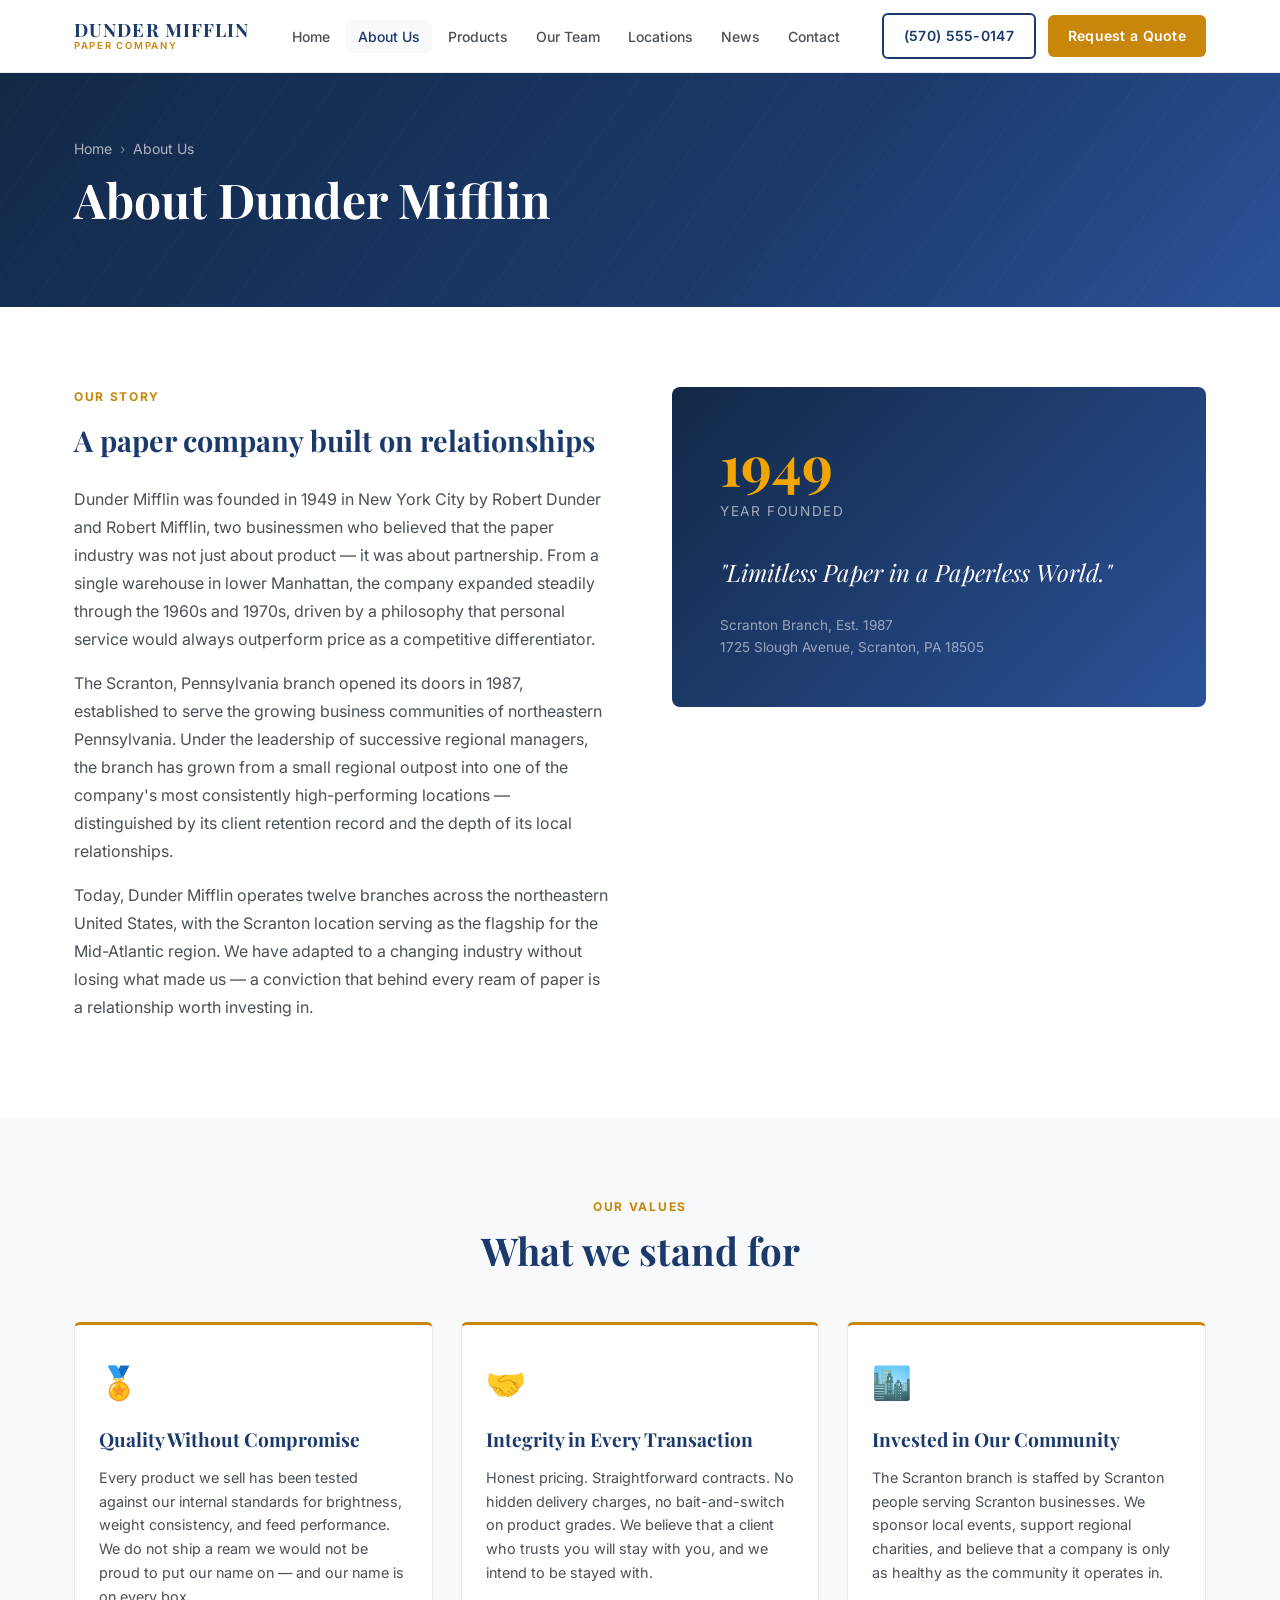
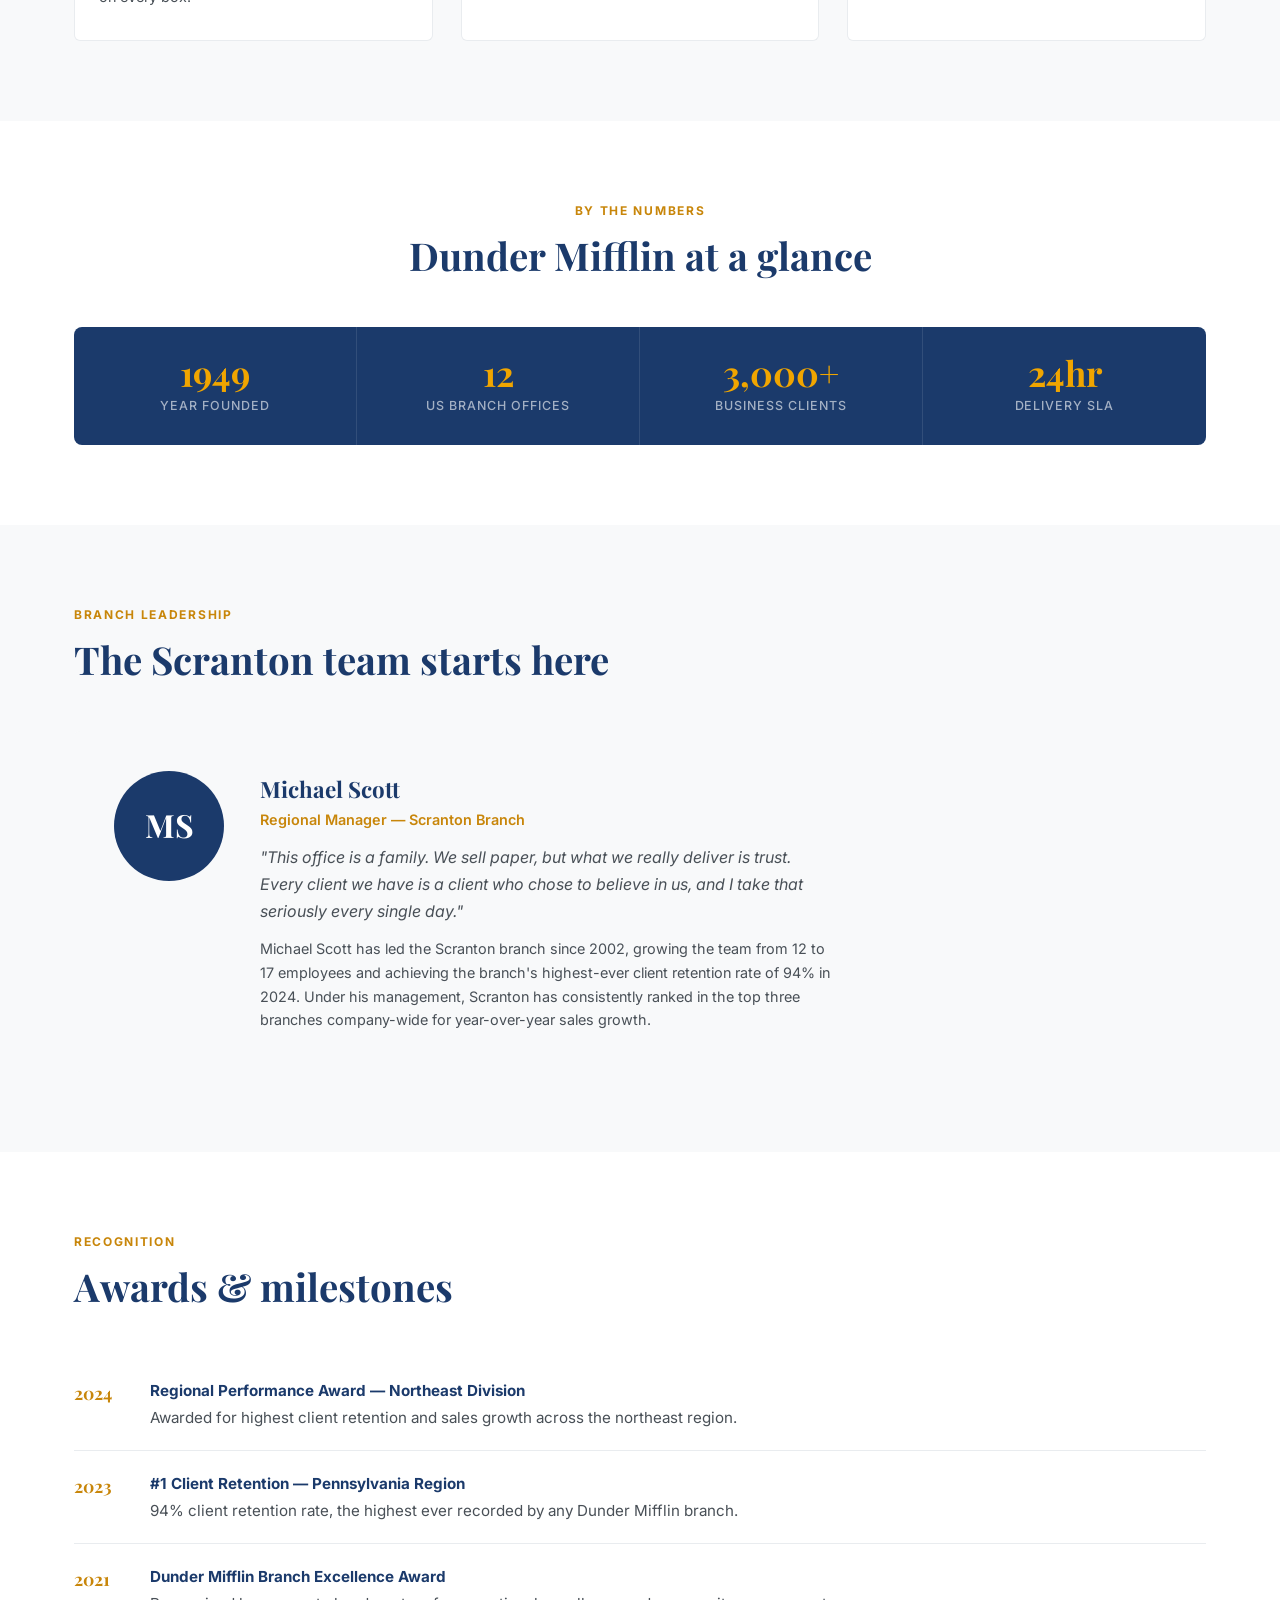
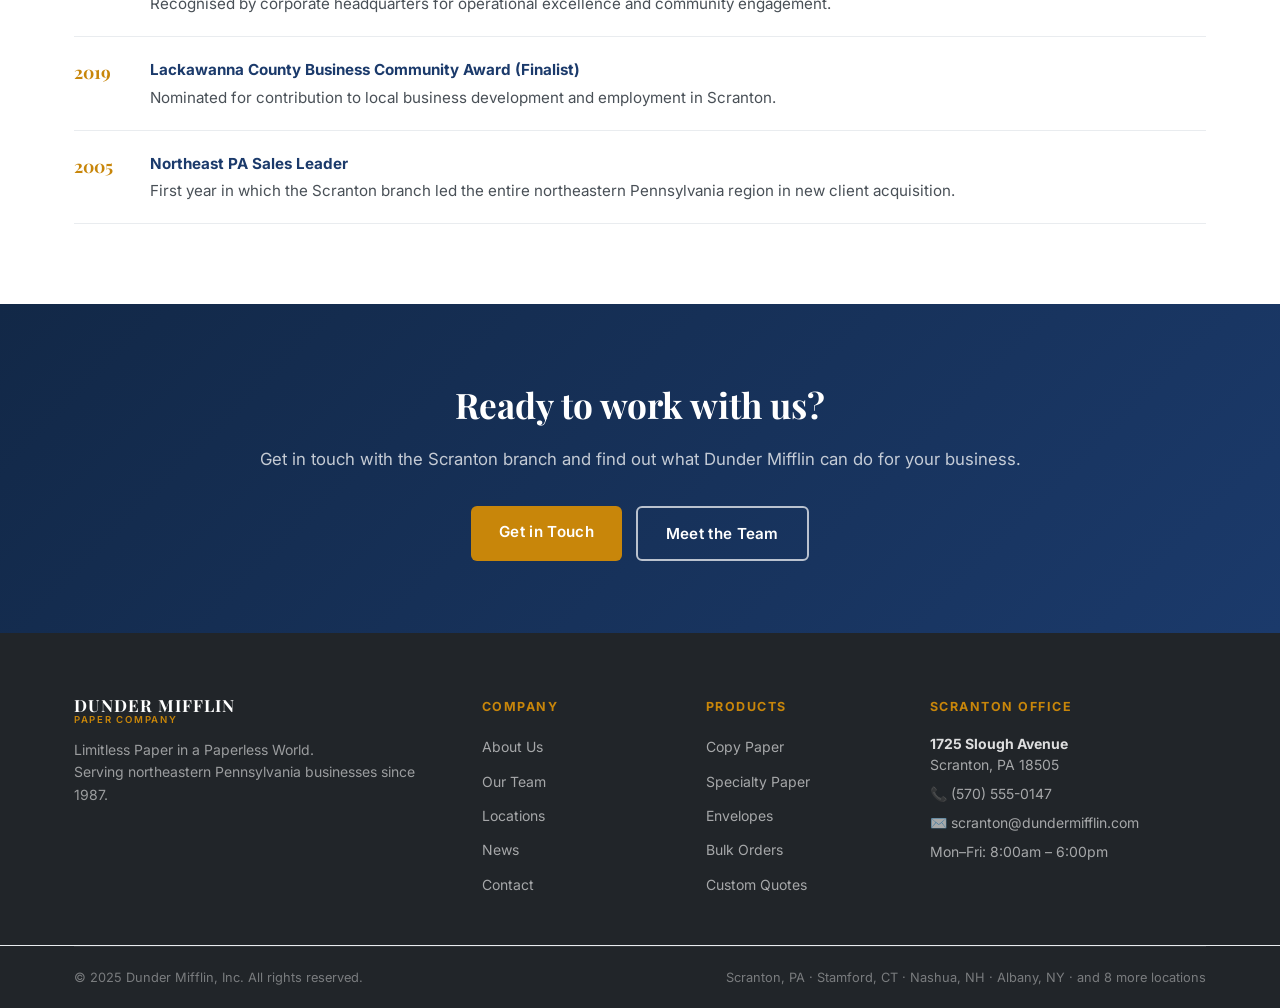
==== src/about.html @ 86f492c9 "Add files via upload" ====
<!DOCTYPE html>
<html lang="en">
<head>
  <meta charset="UTF-8">
  <meta name="viewport" content="width=device-width, initial-scale=1.0">
  <title>About Us — Dunder Mifflin Paper Company</title>
  <meta name="description" content="Learn about Dunder Mifflin Paper Company's history, mission, and the team behind the Scranton branch.">
  <link rel="preconnect" href="https://fonts.googleapis.com">
  <link rel="preconnect" href="https://fonts.gstatic.com" crossorigin>
  <link href="https://fonts.googleapis.com/css2?family=Inter:wght@400;500;600;700&family=Playfair+Display:wght@700&display=swap" rel="stylesheet">
  <link rel="stylesheet" href="css/style.css">
</head>
<body>

<header class="site-header">
  <div class="container">
    <nav class="nav-inner">
      <a href="index.html" class="logo">
        <span class="logo-dm">DUNDER MIFFLIN</span>
        <span class="logo-sub">Paper Company</span>
      </a>
      <ul class="nav-links">
        <li><a href="index.html">Home</a></li>
        <li><a href="about.html">About Us</a></li>
        <li><a href="products.html">Products</a></li>
        <li><a href="team.html">Our Team</a></li>
        <li><a href="locations.html">Locations</a></li>
        <li><a href="news.html">News</a></li>
        <li><a href="contact.html">Contact</a></li>
      </ul>
      <div class="nav-cta">
        <a href="tel:+15705550147" class="btn btn-outline-navy">(570) 555-0147</a>
        <a href="contact.html" class="btn btn-gold">Request a Quote</a>
      </div>
      <button class="hamburger" aria-label="Menu"><span></span><span></span><span></span></button>
    </nav>
  </div>
</header>

<section class="page-hero">
  <div class="container">
    <nav class="breadcrumb"><a href="index.html">Home</a><span class="breadcrumb-sep">›</span><span>About Us</span></nav>
    <h1>About Dunder Mifflin</h1>
  </div>
</section>

<!-- Our Story -->
<section class="section">
  <div class="container">
    <div class="story-grid">
      <div class="fade-in">
        <span class="section-label">Our Story</span>
        <h2>A paper company built on relationships</h2>
        <p>Dunder Mifflin was founded in 1949 in New York City by Robert Dunder and Robert Mifflin, two businessmen who believed that the paper industry was not just about product — it was about partnership. From a single warehouse in lower Manhattan, the company expanded steadily through the 1960s and 1970s, driven by a philosophy that personal service would always outperform price as a competitive differentiator.</p>
        <p>The Scranton, Pennsylvania branch opened its doors in 1987, established to serve the growing business communities of northeastern Pennsylvania. Under the leadership of successive regional managers, the branch has grown from a small regional outpost into one of the company's most consistently high-performing locations — distinguished by its client retention record and the depth of its local relationships.</p>
        <p>Today, Dunder Mifflin operates twelve branches across the northeastern United States, with the Scranton location serving as the flagship for the Mid-Atlantic region. We have adapted to a changing industry without losing what made us — a conviction that behind every ream of paper is a relationship worth investing in.</p>
      </div>
      <div class="fade-in">
        <div style="background:linear-gradient(135deg,var(--navy-dark) 0%,var(--navy-light) 100%);border-radius:8px;padding:48px;height:100%;min-height:320px;display:flex;flex-direction:column;justify-content:center;">
          <div style="font-family:var(--font-head);font-size:3.5rem;font-weight:700;color:var(--gold-light);line-height:1;margin-bottom:8px;">1949</div>
          <div style="font-size:.85rem;letter-spacing:.12em;text-transform:uppercase;color:rgba(255,255,255,.6);margin-bottom:32px;">Year Founded</div>
          <div style="font-family:var(--font-head);font-size:1.5rem;color:var(--white);font-style:italic;line-height:1.5;margin-bottom:24px;">"Limitless Paper in a Paperless World."</div>
          <div style="font-size:.85rem;color:rgba(255,255,255,.55);">Scranton Branch, Est. 1987<br>1725 Slough Avenue, Scranton, PA 18505</div>
        </div>
      </div>
    </div>
  </div>
</section>

<!-- Values -->
<section class="section bg-light">
  <div class="container">
    <div class="section-header centered fade-in">
      <span class="section-label">Our Values</span>
      <h2 class="section-title">What we stand for</h2>
    </div>
    <div class="values-grid" data-stagger>
      <div class="value-card fade-in">
        <div class="value-icon">🏅</div>
        <h3>Quality Without Compromise</h3>
        <p>Every product we sell has been tested against our internal standards for brightness, weight consistency, and feed performance. We do not ship a ream we would not be proud to put our name on — and our name is on every box.</p>
      </div>
      <div class="value-card fade-in">
        <div class="value-icon">🤝</div>
        <h3>Integrity in Every Transaction</h3>
        <p>Honest pricing. Straightforward contracts. No hidden delivery charges, no bait-and-switch on product grades. We believe that a client who trusts you will stay with you, and we intend to be stayed with.</p>
      </div>
      <div class="value-card fade-in">
        <div class="value-icon">🏙️</div>
        <h3>Invested in Our Community</h3>
        <p>The Scranton branch is staffed by Scranton people serving Scranton businesses. We sponsor local events, support regional charities, and believe that a company is only as healthy as the community it operates in.</p>
      </div>
    </div>
  </div>
</section>

<!-- By the numbers -->
<section class="section">
  <div class="container">
    <div class="section-header centered fade-in">
      <span class="section-label">By the Numbers</span>
      <h2 class="section-title">Dunder Mifflin at a glance</h2>
    </div>
    <div class="stats-grid fade-in" style="background:var(--navy);border-radius:8px;overflow:hidden;">
      <div class="stat-item"><span class="stat-number">1949</span><span class="stat-label">Year Founded</span></div>
      <div class="stat-item"><span class="stat-number">12</span><span class="stat-label">US Branch Offices</span></div>
      <div class="stat-item"><span class="stat-number">3,000+</span><span class="stat-label">Business Clients</span></div>
      <div class="stat-item"><span class="stat-number">24hr</span><span class="stat-label">Delivery SLA</span></div>
    </div>
  </div>
</section>

<!-- Leadership -->
<section class="section bg-light">
  <div class="container">
    <div class="section-header fade-in">
      <span class="section-label">Branch Leadership</span>
      <h2 class="section-title">The Scranton team starts here</h2>
    </div>
    <div class="leadership-card fade-in">
      <div class="leadership-avatar">MS</div>
      <div>
        <h3>Michael Scott</h3>
        <div class="role">Regional Manager — Scranton Branch</div>
        <p class="leadership-quote">"This office is a family. We sell paper, but what we really deliver is trust. Every client we have is a client who chose to believe in us, and I take that seriously every single day."</p>
        <p class="leadership-bio">Michael Scott has led the Scranton branch since 2002, growing the team from 12 to 17 employees and achieving the branch's highest-ever client retention rate of 94% in 2024. Under his management, Scranton has consistently ranked in the top three branches company-wide for year-over-year sales growth.</p>
      </div>
    </div>
  </div>
</section>

<!-- Awards -->
<section class="section">
  <div class="container">
    <div class="section-header fade-in">
      <span class="section-label">Recognition</span>
      <h2 class="section-title">Awards & milestones</h2>
    </div>
    <div class="awards-list fade-in">
      <div class="award-item">
        <span class="award-year">2024</span>
        <div class="award-text"><strong>Regional Performance Award — Northeast Division</strong>Awarded for highest client retention and sales growth across the northeast region.</div>
      </div>
      <div class="award-item">
        <span class="award-year">2023</span>
        <div class="award-text"><strong>#1 Client Retention — Pennsylvania Region</strong>94% client retention rate, the highest ever recorded by any Dunder Mifflin branch.</div>
      </div>
      <div class="award-item">
        <span class="award-year">2021</span>
        <div class="award-text"><strong>Dunder Mifflin Branch Excellence Award</strong>Recognised by corporate headquarters for operational excellence and community engagement.</div>
      </div>
      <div class="award-item">
        <span class="award-year">2019</span>
        <div class="award-text"><strong>Lackawanna County Business Community Award (Finalist)</strong>Nominated for contribution to local business development and employment in Scranton.</div>
      </div>
      <div class="award-item">
        <span class="award-year">2005</span>
        <div class="award-text"><strong>Northeast PA Sales Leader</strong>First year in which the Scranton branch led the entire northeastern Pennsylvania region in new client acquisition.</div>
      </div>
    </div>
  </div>
</section>

<section class="cta-banner">
  <div class="container">
    <h2 class="fade-in">Ready to work with us?</h2>
    <p class="fade-in">Get in touch with the Scranton branch and find out what Dunder Mifflin can do for your business.</p>
    <div class="cta-actions fade-in">
      <a href="contact.html" class="btn btn-gold">Get in Touch</a>
      <a href="team.html" class="btn btn-outline-white">Meet the Team</a>
    </div>
  </div>
</section>

<footer class="site-footer">
  <div class="container">
    <div class="footer-grid">
      <div class="footer-brand">
        <a href="index.html" class="logo"><span class="logo-dm">DUNDER MIFFLIN</span><span class="logo-sub">Paper Company</span></a>
        <p class="footer-tagline">Limitless Paper in a Paperless World.<br>Serving northeastern Pennsylvania businesses since 1987.</p>
      </div>
      <div class="footer-col"><h4>Company</h4><ul><li><a href="about.html">About Us</a></li><li><a href="team.html">Our Team</a></li><li><a href="locations.html">Locations</a></li><li><a href="news.html">News</a></li><li><a href="contact.html">Contact</a></li></ul></div>
      <div class="footer-col"><h4>Products</h4><ul><li><a href="products.html#copy">Copy Paper</a></li><li><a href="products.html#specialty">Specialty Paper</a></li><li><a href="products.html#envelopes">Envelopes</a></li><li><a href="products.html#bulk">Bulk Orders</a></li><li><a href="contact.html">Custom Quotes</a></li></ul></div>
      <div class="footer-col"><h4>Scranton Office</h4><p class="footer-contact-item"><strong>1725 Slough Avenue</strong><br>Scranton, PA 18505</p><p class="footer-contact-item">📞 (570) 555-0147</p><p class="footer-contact-item">✉️ scranton@dundermifflin.com</p><p class="footer-contact-item">Mon–Fri: 8:00am – 6:00pm</p></div>
    </div>
  </div>
  <div class="divider"></div>
  <div class="container"><div class="footer-bottom"><span>© 2025 Dunder Mifflin, Inc. All rights reserved.</span><span>Scranton, PA · Stamford, CT · Nashua, NH · Albany, NY · and 8 more locations</span></div></div>
</footer>
<script src="js/main.js"></script>
</body>
</html>
---- src/css/style.css ----
/* ============================================================
   DUNDER MIFFLIN PAPER COMPANY — SCRANTON BRANCH
   Main Stylesheet
   ============================================================ */

/* Google Fonts imported in HTML */

:root {
  --navy:       #1B3A6B;
  --navy-dark:  #122847;
  --navy-light: #2B5299;
  --gold:       #C8860A;
  --gold-light: #F0A500;
  --white:      #FFFFFF;
  --gray-100:   #F8F9FA;
  --gray-200:   #E9ECEF;
  --gray-300:   #DEE2E6;
  --gray-500:   #ADB5BD;
  --gray-700:   #495057;
  --gray-900:   #212529;
  --font-head:  'Playfair Display', Georgia, serif;
  --font-body:  'Inter', -apple-system, BlinkMacSystemFont, sans-serif;
  --shadow-sm:  0 1px 3px rgba(0,0,0,.08);
  --shadow-md:  0 4px 16px rgba(0,0,0,.10);
  --shadow-lg:  0 8px 32px rgba(0,0,0,.14);
  --radius:     6px;
  --transition: .25s ease;
}

/* ── Reset ───────────────────────────────────────── */
*, *::before, *::after { box-sizing: border-box; margin: 0; padding: 0; }
html { scroll-behavior: smooth; font-size: 16px; }
body { font-family: var(--font-body); color: var(--gray-900); background: var(--white); line-height: 1.65; }
img  { max-width: 100%; display: block; }
a    { color: var(--navy); text-decoration: none; }
a:hover { color: var(--gold); }
ul   { list-style: none; }
button { cursor: pointer; font-family: var(--font-body); border: none; }

/* ── Utilities ───────────────────────────────────── */
.container { max-width: 1180px; margin: 0 auto; padding: 0 24px; }
.section    { padding: 80px 0; }
.section-sm { padding: 48px 0; }
.text-center { text-align: center; }
.text-gold   { color: var(--gold); }
.text-navy   { color: var(--navy); }
.text-white  { color: var(--white); }

.section-label {
  font-size: .75rem;
  font-weight: 700;
  letter-spacing: .14em;
  text-transform: uppercase;
  color: var(--gold);
  margin-bottom: 10px;
  display: block;
}
.section-title {
  font-family: var(--font-head);
  font-size: clamp(1.6rem, 3vw, 2.4rem);
  font-weight: 700;
  color: var(--navy);
  line-height: 1.25;
  margin-bottom: 16px;
}
.section-subtitle {
  font-size: 1.05rem;
  color: var(--gray-700);
  max-width: 620px;
}
.section-header { margin-bottom: 48px; }
.section-header.centered { text-align: center; }
.section-header.centered .section-subtitle { margin: 0 auto; }

/* ── Buttons ─────────────────────────────────────── */
.btn {
  display: inline-block;
  padding: 13px 28px;
  border-radius: var(--radius);
  font-size: .95rem;
  font-weight: 600;
  letter-spacing: .02em;
  transition: all var(--transition);
  white-space: nowrap;
}
.btn-gold {
  background: var(--gold);
  color: var(--white);
}
.btn-gold:hover {
  background: var(--gold-light);
  color: var(--white);
  transform: translateY(-1px);
  box-shadow: 0 4px 14px rgba(200,134,10,.35);
}
.btn-navy {
  background: var(--navy);
  color: var(--white);
}
.btn-navy:hover {
  background: var(--navy-dark);
  color: var(--white);
  transform: translateY(-1px);
}
.btn-outline-white {
  background: transparent;
  color: var(--white);
  border: 2px solid rgba(255,255,255,.7);
}
.btn-outline-white:hover {
  background: rgba(255,255,255,.12);
  color: var(--white);
  border-color: var(--white);
}
.btn-outline-navy {
  background: transparent;
  color: var(--navy);
  border: 2px solid var(--navy);
}
.btn-outline-navy:hover {
  background: var(--navy);
  color: var(--white);
}

/* ── Navigation ──────────────────────────────────── */
.site-header {
  position: sticky;
  top: 0;
  z-index: 1000;
  background: var(--white);
  border-bottom: 1px solid var(--gray-200);
  transition: box-shadow var(--transition);
}
.site-header.scrolled { box-shadow: var(--shadow-md); }

.nav-inner {
  display: flex;
  align-items: center;
  justify-content: space-between;
  height: 72px;
  gap: 24px;
}

.logo { display: flex; flex-direction: column; line-height: 1; text-decoration: none; }
.logo-dm {
  font-family: var(--font-head);
  font-weight: 700;
  font-size: 1.15rem;
  letter-spacing: .06em;
  color: var(--navy);
}
.logo-sub {
  font-size: .6rem;
  font-weight: 600;
  letter-spacing: .18em;
  text-transform: uppercase;
  color: var(--gold);
  margin-top: 2px;
}

.nav-links {
  display: flex;
  align-items: center;
  gap: 4px;
  flex: 1;
  justify-content: center;
}
.nav-links a {
  font-size: .875rem;
  font-weight: 500;
  color: var(--gray-700);
  padding: 8px 12px;
  border-radius: var(--radius);
  transition: color var(--transition), background var(--transition);
}
.nav-links a:hover,
.nav-links a.active {
  color: var(--navy);
  background: var(--gray-100);
}

.nav-cta { display: flex; align-items: center; gap: 12px; }
.nav-cta .btn { padding: 9px 20px; font-size: .875rem; }

.hamburger {
  display: none;
  flex-direction: column;
  gap: 5px;
  background: none;
  padding: 6px;
  border-radius: var(--radius);
}
.hamburger span {
  display: block;
  width: 24px;
  height: 2px;
  background: var(--navy);
  border-radius: 2px;
  transition: all var(--transition);
}
.hamburger.open span:nth-child(1) { transform: rotate(45deg) translate(5px, 5px); }
.hamburger.open span:nth-child(2) { opacity: 0; }
.hamburger.open span:nth-child(3) { transform: rotate(-45deg) translate(5px, -5px); }

/* ── Page Hero ───────────────────────────────────── */
.page-hero {
  background: linear-gradient(135deg, var(--navy-dark) 0%, var(--navy) 60%, var(--navy-light) 100%);
  padding: 64px 0 56px;
  position: relative;
  overflow: hidden;
}
.page-hero::before {
  content: '';
  position: absolute;
  inset: 0;
  background:
    repeating-linear-gradient(
      -55deg,
      transparent,
      transparent 40px,
      rgba(255,255,255,.025) 40px,
      rgba(255,255,255,.025) 41px
    );
}
.page-hero .container { position: relative; }
.page-hero h1 {
  font-family: var(--font-head);
  font-size: clamp(2rem, 4vw, 3rem);
  color: var(--white);
  font-weight: 700;
  margin-bottom: 12px;
}
.breadcrumb {
  display: flex;
  align-items: center;
  gap: 8px;
  font-size: .875rem;
  color: rgba(255,255,255,.65);
}
.breadcrumb a { color: rgba(255,255,255,.65); }
.breadcrumb a:hover { color: var(--white); }
.breadcrumb-sep { color: rgba(255,255,255,.4); }

/* ── Home Hero ───────────────────────────────────── */
.home-hero {
  background:
    linear-gradient(135deg, rgba(18,40,71,.96) 0%, rgba(27,58,107,.92) 60%, rgba(43,82,153,.88) 100%),
    url('https://images.unsplash.com/photo-1497366754035-f200968a6e23?w=1600&q=80') center/cover no-repeat;
  min-height: 580px;
  display: flex;
  align-items: center;
  position: relative;
  overflow: hidden;
}
.home-hero::before {
  content: '';
  position: absolute;
  inset: 0;
  background: repeating-linear-gradient(
    -55deg,
    transparent, transparent 50px,
    rgba(255,255,255,.02) 50px, rgba(255,255,255,.02) 51px
  );
}
.hero-content { position: relative; max-width: 680px; }
.hero-tag {
  display: inline-block;
  background: rgba(200,134,10,.2);
  color: var(--gold-light);
  border: 1px solid rgba(200,134,10,.4);
  padding: 5px 14px;
  border-radius: 20px;
  font-size: .78rem;
  font-weight: 600;
  letter-spacing: .1em;
  text-transform: uppercase;
  margin-bottom: 22px;
}
.hero-title {
  font-family: var(--font-head);
  font-size: clamp(2.2rem, 5vw, 3.6rem);
  color: var(--white);
  font-weight: 700;
  line-height: 1.15;
  margin-bottom: 20px;
}
.hero-title .accent { color: var(--gold-light); }
.hero-subtitle {
  font-size: 1.1rem;
  color: rgba(255,255,255,.82);
  line-height: 1.7;
  margin-bottom: 36px;
  max-width: 560px;
}
.hero-actions { display: flex; gap: 14px; flex-wrap: wrap; }

/* ── Stats Bar ───────────────────────────────────── */
.stats-bar {
  background: var(--navy-dark);
  padding: 0;
}
.stats-grid {
  display: grid;
  grid-template-columns: repeat(4, 1fr);
}
.stat-item {
  padding: 28px 24px;
  text-align: center;
  border-right: 1px solid rgba(255,255,255,.1);
}
.stat-item:last-child { border-right: none; }
.stat-number {
  display: block;
  font-family: var(--font-head);
  font-size: 2.2rem;
  font-weight: 700;
  color: var(--gold-light);
  line-height: 1;
}
.stat-label {
  display: block;
  font-size: .78rem;
  font-weight: 500;
  color: rgba(255,255,255,.6);
  letter-spacing: .08em;
  text-transform: uppercase;
  margin-top: 6px;
}

/* ── Feature Cards ───────────────────────────────── */
.features-grid {
  display: grid;
  grid-template-columns: repeat(3, 1fr);
  gap: 28px;
}
.feature-card {
  background: var(--white);
  border: 1px solid var(--gray-200);
  border-radius: var(--radius);
  padding: 36px 28px;
  transition: box-shadow var(--transition), transform var(--transition);
}
.feature-card:hover {
  box-shadow: var(--shadow-md);
  transform: translateY(-3px);
}
.feature-icon {
  font-size: 2.2rem;
  margin-bottom: 16px;
  display: block;
}
.feature-card h3 {
  font-family: var(--font-head);
  font-size: 1.2rem;
  color: var(--navy);
  margin-bottom: 10px;
}
.feature-card p { font-size: .95rem; color: var(--gray-700); }

/* ── Product Cards ───────────────────────────────── */
.products-grid {
  display: grid;
  grid-template-columns: repeat(4, 1fr);
  gap: 24px;
}
.product-card {
  border: 1px solid var(--gray-200);
  border-radius: var(--radius);
  overflow: hidden;
  transition: box-shadow var(--transition), transform var(--transition);
  background: var(--white);
}
.product-card:hover {
  box-shadow: var(--shadow-lg);
  transform: translateY(-3px);
}
.product-thumb {
  background: linear-gradient(135deg, var(--gray-100) 0%, var(--gray-200) 100%);
  height: 160px;
  display: flex;
  align-items: center;
  justify-content: center;
  font-size: 3rem;
}
.product-body { padding: 20px; }
.product-body h3 {
  font-size: 1rem;
  font-weight: 700;
  color: var(--navy);
  margin-bottom: 6px;
}
.product-body p { font-size: .875rem; color: var(--gray-700); margin-bottom: 14px; }
.product-price {
  font-size: 1.2rem;
  font-weight: 700;
  color: var(--gold);
  margin-bottom: 14px;
  display: block;
}
.product-price small { font-size: .75rem; font-weight: 400; color: var(--gray-500); }

/* ── Testimonials ────────────────────────────────── */
.testimonials-section { background: var(--gray-100); }
.testimonials-grid {
  display: grid;
  grid-template-columns: repeat(3, 1fr);
  gap: 24px;
}
.testimonial-card {
  background: var(--white);
  border-radius: var(--radius);
  padding: 32px;
  box-shadow: var(--shadow-sm);
  border-top: 3px solid var(--gold);
}
.testimonial-quote {
  font-size: 1rem;
  color: var(--gray-700);
  line-height: 1.7;
  font-style: italic;
  margin-bottom: 20px;
}
.testimonial-quote::before { content: '\201C'; }
.testimonial-quote::after  { content: '\201D'; }
.testimonial-author { font-weight: 700; color: var(--navy); font-size: .9rem; }
.testimonial-company { font-size: .8rem; color: var(--gray-500); margin-top: 2px; }

/* ── News Cards ──────────────────────────────────── */
.news-grid {
  display: grid;
  grid-template-columns: repeat(3, 1fr);
  gap: 24px;
}
.news-card {
  border: 1px solid var(--gray-200);
  border-radius: var(--radius);
  overflow: hidden;
  background: var(--white);
  transition: box-shadow var(--transition);
}
.news-card:hover { box-shadow: var(--shadow-md); }
.news-card-thumb {
  height: 180px;
  display: flex;
  align-items: center;
  justify-content: center;
  font-size: 3.5rem;
}
.news-card-thumb.blue  { background: linear-gradient(135deg, var(--navy) 0%, var(--navy-light) 100%); }
.news-card-thumb.gold  { background: linear-gradient(135deg, #7a4f00 0%, var(--gold) 100%); }
.news-card-thumb.green { background: linear-gradient(135deg, #1a4a2e 0%, #2d7a4f 100%); }
.news-card-thumb.teal  { background: linear-gradient(135deg, #1a3a4a 0%, #2d6a8f 100%); }
.news-card-body { padding: 22px; }
.news-tag {
  display: inline-block;
  padding: 3px 10px;
  border-radius: 20px;
  font-size: .72rem;
  font-weight: 700;
  letter-spacing: .06em;
  text-transform: uppercase;
  margin-bottom: 10px;
}
.tag-blue   { background: rgba(27,58,107,.1);  color: var(--navy); }
.tag-gold   { background: rgba(200,134,10,.12); color: var(--gold); }
.tag-green  { background: rgba(45,122,79,.1);  color: #1a4a2e; }
.tag-teal   { background: rgba(45,106,143,.1); color: #1a3a4a; }
.news-card-body h3 {
  font-family: var(--font-head);
  font-size: 1.05rem;
  color: var(--navy);
  margin-bottom: 8px;
  line-height: 1.35;
}
.news-card-body p { font-size: .875rem; color: var(--gray-700); margin-bottom: 16px; }
.news-meta { font-size: .78rem; color: var(--gray-500); }

/* Full news page */
.news-featured {
  display: grid;
  grid-template-columns: 1fr 1fr;
  gap: 32px;
  margin-bottom: 48px;
  align-items: start;
}
.news-featured-thumb {
  border-radius: var(--radius);
  height: 320px;
  display: flex;
  align-items: center;
  justify-content: center;
  font-size: 5rem;
}
.news-featured-body .news-tag { margin-bottom: 14px; }
.news-featured-body h2 {
  font-family: var(--font-head);
  font-size: 1.8rem;
  color: var(--navy);
  margin-bottom: 14px;
  line-height: 1.3;
}
.news-featured-body p {
  color: var(--gray-700);
  margin-bottom: 12px;
  line-height: 1.7;
}
.news-featured-body .news-meta { margin-bottom: 20px; display: block; }

/* ── Team ────────────────────────────────────────── */
.dept-section { margin-bottom: 56px; }
.dept-title {
  font-size: .72rem;
  font-weight: 700;
  letter-spacing: .16em;
  text-transform: uppercase;
  color: var(--gray-500);
  border-bottom: 1px solid var(--gray-200);
  padding-bottom: 10px;
  margin-bottom: 28px;
}
.team-grid {
  display: grid;
  grid-template-columns: repeat(4, 1fr);
  gap: 24px;
}
.team-card {
  text-align: center;
  padding: 28px 18px;
  border: 1px solid var(--gray-200);
  border-radius: var(--radius);
  background: var(--white);
  transition: box-shadow var(--transition), transform var(--transition);
}
.team-card:hover {
  box-shadow: var(--shadow-md);
  transform: translateY(-3px);
}
.team-avatar {
  width: 80px;
  height: 80px;
  border-radius: 50%;
  background: var(--navy);
  color: var(--white);
  display: flex;
  align-items: center;
  justify-content: center;
  font-family: var(--font-head);
  font-size: 1.4rem;
  font-weight: 700;
  margin: 0 auto 16px;
  letter-spacing: .03em;
}
.team-avatar.gold-bg { background: var(--gold); }
.team-avatar.dark-bg { background: var(--navy-dark); }
.team-name {
  font-weight: 700;
  color: var(--navy);
  font-size: 1rem;
  margin-bottom: 4px;
}
.team-title {
  font-size: .8rem;
  color: var(--gold);
  font-weight: 600;
  text-transform: uppercase;
  letter-spacing: .05em;
  margin-bottom: 10px;
}
.team-bio { font-size: .825rem; color: var(--gray-700); line-height: 1.5; }

/* ── Locations ───────────────────────────────────── */
.location-featured {
  display: grid;
  grid-template-columns: 1fr 1fr;
  gap: 40px;
  align-items: start;
  background: var(--navy);
  border-radius: var(--radius);
  padding: 48px;
  margin-bottom: 56px;
  color: var(--white);
}
.location-featured h2 {
  font-family: var(--font-head);
  font-size: 1.6rem;
  color: var(--white);
  margin-bottom: 6px;
}
.location-featured .branch-badge {
  display: inline-block;
  background: var(--gold);
  color: var(--white);
  padding: 4px 12px;
  border-radius: 20px;
  font-size: .72rem;
  font-weight: 700;
  letter-spacing: .08em;
  text-transform: uppercase;
  margin-bottom: 20px;
}
.location-detail {
  display: flex;
  align-items: flex-start;
  gap: 12px;
  margin-bottom: 14px;
  font-size: .95rem;
  color: rgba(255,255,255,.85);
}
.location-detail .icon { font-size: 1.1rem; margin-top: 1px; flex-shrink: 0; }
.location-map {
  border-radius: var(--radius);
  overflow: hidden;
  height: 280px;
  border: 3px solid rgba(255,255,255,.15);
}
.location-map iframe { width: 100%; height: 100%; border: none; }

.branches-grid {
  display: grid;
  grid-template-columns: repeat(4, 1fr);
  gap: 20px;
}
.branch-card {
  border: 1px solid var(--gray-200);
  border-radius: var(--radius);
  padding: 22px;
  background: var(--white);
  transition: box-shadow var(--transition);
}
.branch-card:hover { box-shadow: var(--shadow-md); }
.branch-city {
  font-family: var(--font-head);
  font-weight: 700;
  color: var(--navy);
  font-size: 1.05rem;
  margin-bottom: 4px;
}
.branch-state { font-size: .8rem; color: var(--gold); font-weight: 600; text-transform: uppercase; margin-bottom: 10px; }
.branch-addr { font-size: .825rem; color: var(--gray-700); margin-bottom: 6px; }
.branch-phone { font-size: .825rem; color: var(--gray-700); margin-bottom: 14px; }

/* ── Products Page ───────────────────────────────── */
.category-nav {
  display: flex;
  gap: 8px;
  margin-bottom: 48px;
  flex-wrap: wrap;
}
.category-btn {
  padding: 8px 18px;
  border-radius: 20px;
  font-size: .875rem;
  font-weight: 600;
  border: 2px solid var(--gray-300);
  background: var(--white);
  color: var(--gray-700);
  transition: all var(--transition);
}
.category-btn:hover,
.category-btn.active {
  background: var(--navy);
  border-color: var(--navy);
  color: var(--white);
}
.product-section { margin-bottom: 56px; }
.product-section h2 {
  font-family: var(--font-head);
  font-size: 1.5rem;
  color: var(--navy);
  margin-bottom: 24px;
  padding-bottom: 12px;
  border-bottom: 2px solid var(--gray-200);
}
.product-table { width: 100%; border-collapse: collapse; }
.product-table th {
  background: var(--gray-100);
  text-align: left;
  padding: 12px 16px;
  font-size: .8rem;
  font-weight: 700;
  text-transform: uppercase;
  letter-spacing: .07em;
  color: var(--gray-700);
  border-bottom: 2px solid var(--gray-200);
}
.product-table td {
  padding: 14px 16px;
  font-size: .9rem;
  color: var(--gray-900);
  border-bottom: 1px solid var(--gray-200);
  vertical-align: middle;
}
.product-table tr:hover td { background: var(--gray-100); }
.product-table .price { font-weight: 700; color: var(--gold); }
.product-table .btn { padding: 7px 14px; font-size: .8rem; }

.why-buy-box {
  background: var(--navy);
  color: var(--white);
  border-radius: var(--radius);
  padding: 40px;
  display: grid;
  grid-template-columns: 1fr 1fr;
  gap: 40px;
  align-items: center;
  margin-top: 56px;
}
.why-buy-box h3 {
  font-family: var(--font-head);
  font-size: 1.6rem;
  color: var(--white);
  margin-bottom: 14px;
}
.why-buy-box p { color: rgba(255,255,255,.8); margin-bottom: 20px; }
.why-list { display: flex; flex-direction: column; gap: 12px; }
.why-item { display: flex; align-items: flex-start; gap: 12px; }
.why-item .check { color: var(--gold-light); font-size: 1.1rem; flex-shrink: 0; margin-top: 2px; }
.why-item span { font-size: .95rem; color: rgba(255,255,255,.85); }

/* ── Contact ─────────────────────────────────────── */
.contact-grid {
  display: grid;
  grid-template-columns: 1fr 1fr;
  gap: 56px;
  align-items: start;
}
.contact-form-wrap h2 {
  font-family: var(--font-head);
  font-size: 1.6rem;
  color: var(--navy);
  margin-bottom: 6px;
}
.contact-form-wrap p { color: var(--gray-700); margin-bottom: 28px; }
.form-group { margin-bottom: 20px; }
.form-group label {
  display: block;
  font-size: .875rem;
  font-weight: 600;
  color: var(--gray-900);
  margin-bottom: 6px;
}
.form-group label .req { color: var(--gold); }
.form-control {
  width: 100%;
  padding: 11px 14px;
  border: 1.5px solid var(--gray-300);
  border-radius: var(--radius);
  font-family: var(--font-body);
  font-size: .95rem;
  color: var(--gray-900);
  background: var(--white);
  transition: border-color var(--transition), box-shadow var(--transition);
}
.form-control:focus {
  outline: none;
  border-color: var(--navy-light);
  box-shadow: 0 0 0 3px rgba(43,82,153,.12);
}
.form-grid { display: grid; grid-template-columns: 1fr 1fr; gap: 16px; }
textarea.form-control { resize: vertical; min-height: 130px; }
select.form-control { appearance: none; cursor: pointer; }
.form-submit { width: 100%; padding: 14px; font-size: 1rem; }
.form-note { font-size: .8rem; color: var(--gray-500); margin-top: 10px; text-align: center; }
.form-success {
  display: none;
  background: #d1fae5;
  border: 1px solid #6ee7b7;
  border-radius: var(--radius);
  padding: 20px;
  text-align: center;
  color: #065f46;
  font-weight: 600;
  margin-top: 16px;
}

.contact-info h2 {
  font-family: var(--font-head);
  font-size: 1.6rem;
  color: var(--navy);
  margin-bottom: 6px;
}
.contact-info > p { color: var(--gray-700); margin-bottom: 28px; }
.contact-block { margin-bottom: 28px; }
.contact-block h3 {
  font-size: .8rem;
  font-weight: 700;
  text-transform: uppercase;
  letter-spacing: .1em;
  color: var(--gold);
  margin-bottom: 12px;
}
.contact-row {
  display: flex;
  align-items: flex-start;
  gap: 12px;
  margin-bottom: 10px;
  font-size: .95rem;
  color: var(--gray-700);
}
.contact-row .ci { font-size: 1.1rem; flex-shrink: 0; color: var(--navy); margin-top: 2px; }
.hours-table { width: 100%; }
.hours-table td { padding: 4px 0; font-size: .9rem; color: var(--gray-700); }
.hours-table td:last-child { text-align: right; font-weight: 600; color: var(--gray-900); }
.contact-map {
  border-radius: var(--radius);
  overflow: hidden;
  margin-top: 24px;
  border: 1px solid var(--gray-200);
}
.contact-map iframe { width: 100%; height: 220px; border: none; }

/* ── About Page ──────────────────────────────────── */
.story-grid { display: grid; grid-template-columns: 1fr 1fr; gap: 64px; align-items: start; }
.story-grid h2 { font-family: var(--font-head); font-size: 1.8rem; color: var(--navy); margin-bottom: 20px; }
.story-grid p { color: var(--gray-700); margin-bottom: 16px; line-height: 1.75; }

.values-grid { display: grid; grid-template-columns: repeat(3, 1fr); gap: 28px; }
.value-card {
  background: var(--white);
  border: 1px solid var(--gray-200);
  border-radius: var(--radius);
  padding: 32px 24px;
  border-top: 3px solid var(--gold);
}
.value-icon { font-size: 2rem; margin-bottom: 14px; }
.value-card h3 { font-family: var(--font-head); font-size: 1.2rem; color: var(--navy); margin-bottom: 10px; }
.value-card p { font-size: .9rem; color: var(--gray-700); }

.leadership-card {
  display: flex;
  align-items: flex-start;
  gap: 36px;
  background: var(--gray-100);
  border-radius: var(--radius);
  padding: 40px;
  max-width: 800px;
}
.leadership-avatar {
  width: 110px;
  height: 110px;
  border-radius: 50%;
  background: var(--navy);
  color: var(--white);
  display: flex;
  align-items: center;
  justify-content: center;
  font-family: var(--font-head);
  font-size: 2rem;
  font-weight: 700;
  flex-shrink: 0;
}
.leadership-card h3 { font-family: var(--font-head); font-size: 1.4rem; color: var(--navy); }
.leadership-card .role { color: var(--gold); font-weight: 600; font-size: .9rem; margin-bottom: 12px; }
.leadership-quote {
  font-style: italic;
  color: var(--gray-700);
  margin-bottom: 12px;
  line-height: 1.7;
}
.leadership-bio { font-size: .9rem; color: var(--gray-700); }

.awards-list { display: flex; flex-direction: column; gap: 0; }
.award-item {
  display: flex;
  align-items: flex-start;
  gap: 24px;
  padding: 20px 0;
  border-bottom: 1px solid var(--gray-200);
}
.award-year {
  font-family: var(--font-head);
  font-size: 1.1rem;
  font-weight: 700;
  color: var(--gold);
  min-width: 52px;
}
.award-text { font-size: .95rem; color: var(--gray-700); }
.award-text strong { color: var(--navy); display: block; margin-bottom: 2px; }

/* ── CTA Banner ──────────────────────────────────── */
.cta-banner {
  background: linear-gradient(135deg, var(--navy-dark) 0%, var(--navy) 100%);
  padding: 72px 0;
  text-align: center;
}
.cta-banner h2 {
  font-family: var(--font-head);
  font-size: clamp(1.6rem, 3vw, 2.2rem);
  color: var(--white);
  margin-bottom: 12px;
}
.cta-banner p { color: rgba(255,255,255,.75); margin-bottom: 32px; font-size: 1.05rem; }
.cta-actions { display: flex; gap: 14px; justify-content: center; flex-wrap: wrap; }

/* ── Footer ──────────────────────────────────────── */
.site-footer { background: var(--gray-900); color: var(--white); padding: 64px 0 0; }
.footer-grid {
  display: grid;
  grid-template-columns: 2fr 1fr 1fr 1.5fr;
  gap: 40px;
  margin-bottom: 48px;
}
.footer-brand .logo-dm { color: var(--white); font-size: 1.05rem; }
.footer-brand .logo-sub { color: var(--gold); }
.footer-tagline {
  font-size: .875rem;
  color: rgba(255,255,255,.55);
  margin-top: 14px;
  line-height: 1.6;
}
.footer-col h4 {
  font-size: .78rem;
  font-weight: 700;
  letter-spacing: .12em;
  text-transform: uppercase;
  color: var(--gold);
  margin-bottom: 16px;
}
.footer-col ul { display: flex; flex-direction: column; gap: 8px; }
.footer-col ul li a {
  font-size: .875rem;
  color: rgba(255,255,255,.6);
  transition: color var(--transition);
}
.footer-col ul li a:hover { color: var(--white); }
.footer-contact-item {
  font-size: .875rem;
  color: rgba(255,255,255,.6);
  margin-bottom: 8px;
  line-height: 1.5;
}
.footer-contact-item strong { color: rgba(255,255,255,.85); }
.footer-bottom {
  border-top: 1px solid rgba(255,255,255,.08);
  padding: 20px 0;
  display: flex;
  justify-content: space-between;
  align-items: center;
  font-size: .8rem;
  color: rgba(255,255,255,.4);
}

/* ── Fade-in animation ───────────────────────────── */
.fade-in {
  opacity: 0;
  transform: translateY(20px);
  transition: opacity .6s ease, transform .6s ease;
}
.fade-in.visible { opacity: 1; transform: translateY(0); }

/* ── Dividers / misc ─────────────────────────────── */
.divider { height: 1px; background: var(--gray-200); margin: 0; }
.bg-light { background: var(--gray-100); }
.bg-navy  { background: var(--navy); }
.mt-8  { margin-top: 8px; }
.mt-16 { margin-top: 16px; }
.mt-24 { margin-top: 24px; }
.mb-8  { margin-bottom: 8px; }
.mb-24 { margin-bottom: 24px; }
.gap-12 { gap: 12px; }

/* ── Responsive ──────────────────────────────────── */
@media (max-width: 992px) {
  .nav-links { display: none; }
  .hamburger { display: flex; }
  .nav-cta .btn:first-child { display: none; }

  .nav-links.open {
    display: flex;
    flex-direction: column;
    position: absolute;
    top: 72px;
    left: 0;
    right: 0;
    background: var(--white);
    border-bottom: 1px solid var(--gray-200);
    padding: 16px 24px;
    gap: 4px;
    box-shadow: var(--shadow-md);
  }
  .site-header { position: relative; }
  .site-header.scrolled { position: sticky; }
  .nav-inner { position: relative; }

  .features-grid    { grid-template-columns: 1fr; gap: 18px; }
  .products-grid    { grid-template-columns: repeat(2, 1fr); }
  .testimonials-grid{ grid-template-columns: 1fr; }
  .news-grid        { grid-template-columns: repeat(2, 1fr); }
  .team-grid        { grid-template-columns: repeat(2, 1fr); }
  .branches-grid    { grid-template-columns: repeat(2, 1fr); }
  .stats-grid       { grid-template-columns: repeat(2, 1fr); }
  .stat-item        { border-right: none; border-bottom: 1px solid rgba(255,255,255,.1); }
  .footer-grid      { grid-template-columns: 1fr 1fr; gap: 32px; }
  .contact-grid     { grid-template-columns: 1fr; }
  .story-grid       { grid-template-columns: 1fr; gap: 32px; }
  .location-featured{ grid-template-columns: 1fr; gap: 24px; }
  .news-featured    { grid-template-columns: 1fr; }
  .why-buy-box      { grid-template-columns: 1fr; }
  .form-grid        { grid-template-columns: 1fr; }
}

@media (max-width: 480px) {
  .section { padding: 48px 0; }
  .products-grid  { grid-template-columns: 1fr; }
  .news-grid      { grid-template-columns: 1fr; }
  .team-grid      { grid-template-columns: 1fr; }
  .branches-grid  { grid-template-columns: 1fr; }
  .footer-grid    { grid-template-columns: 1fr; }
  .hero-actions   { flex-direction: column; }
  .cta-actions    { flex-direction: column; align-items: center; }
  .values-grid    { grid-template-columns: 1fr; }
  .location-featured { padding: 28px; }
}
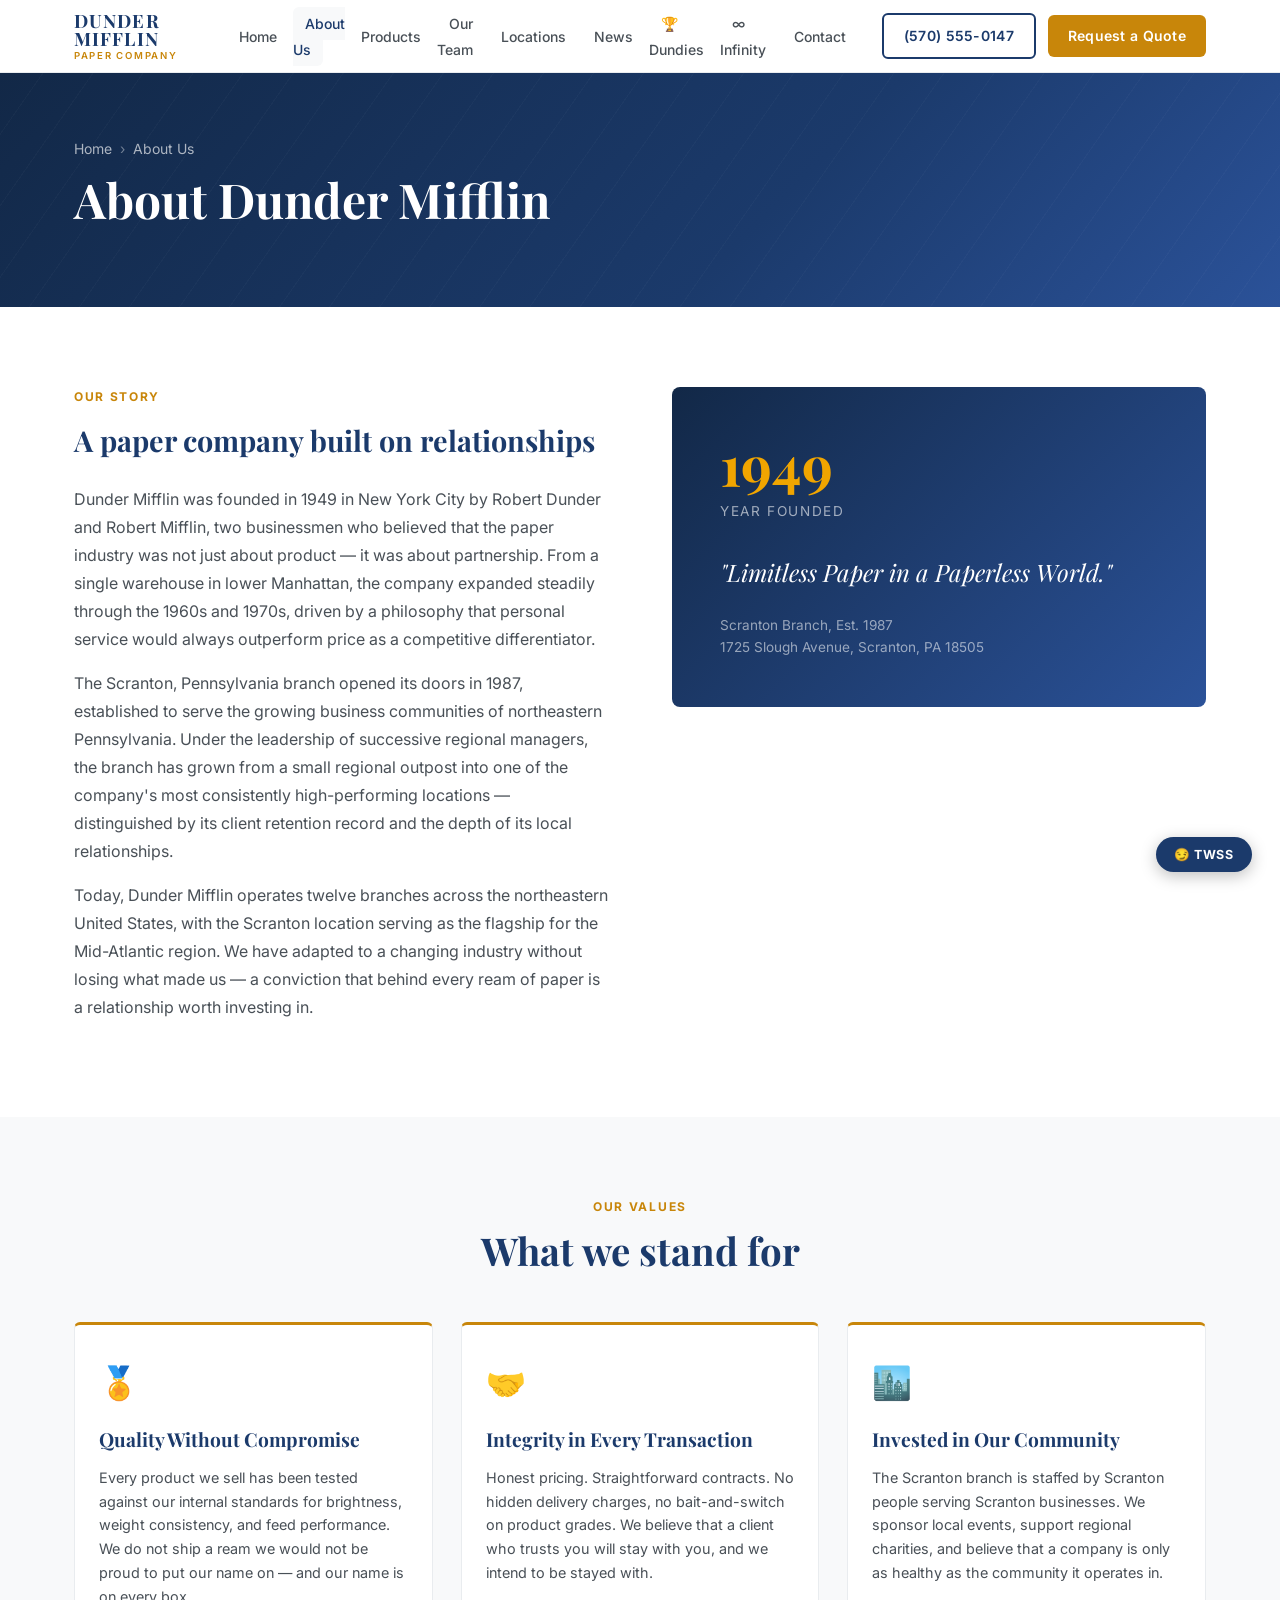
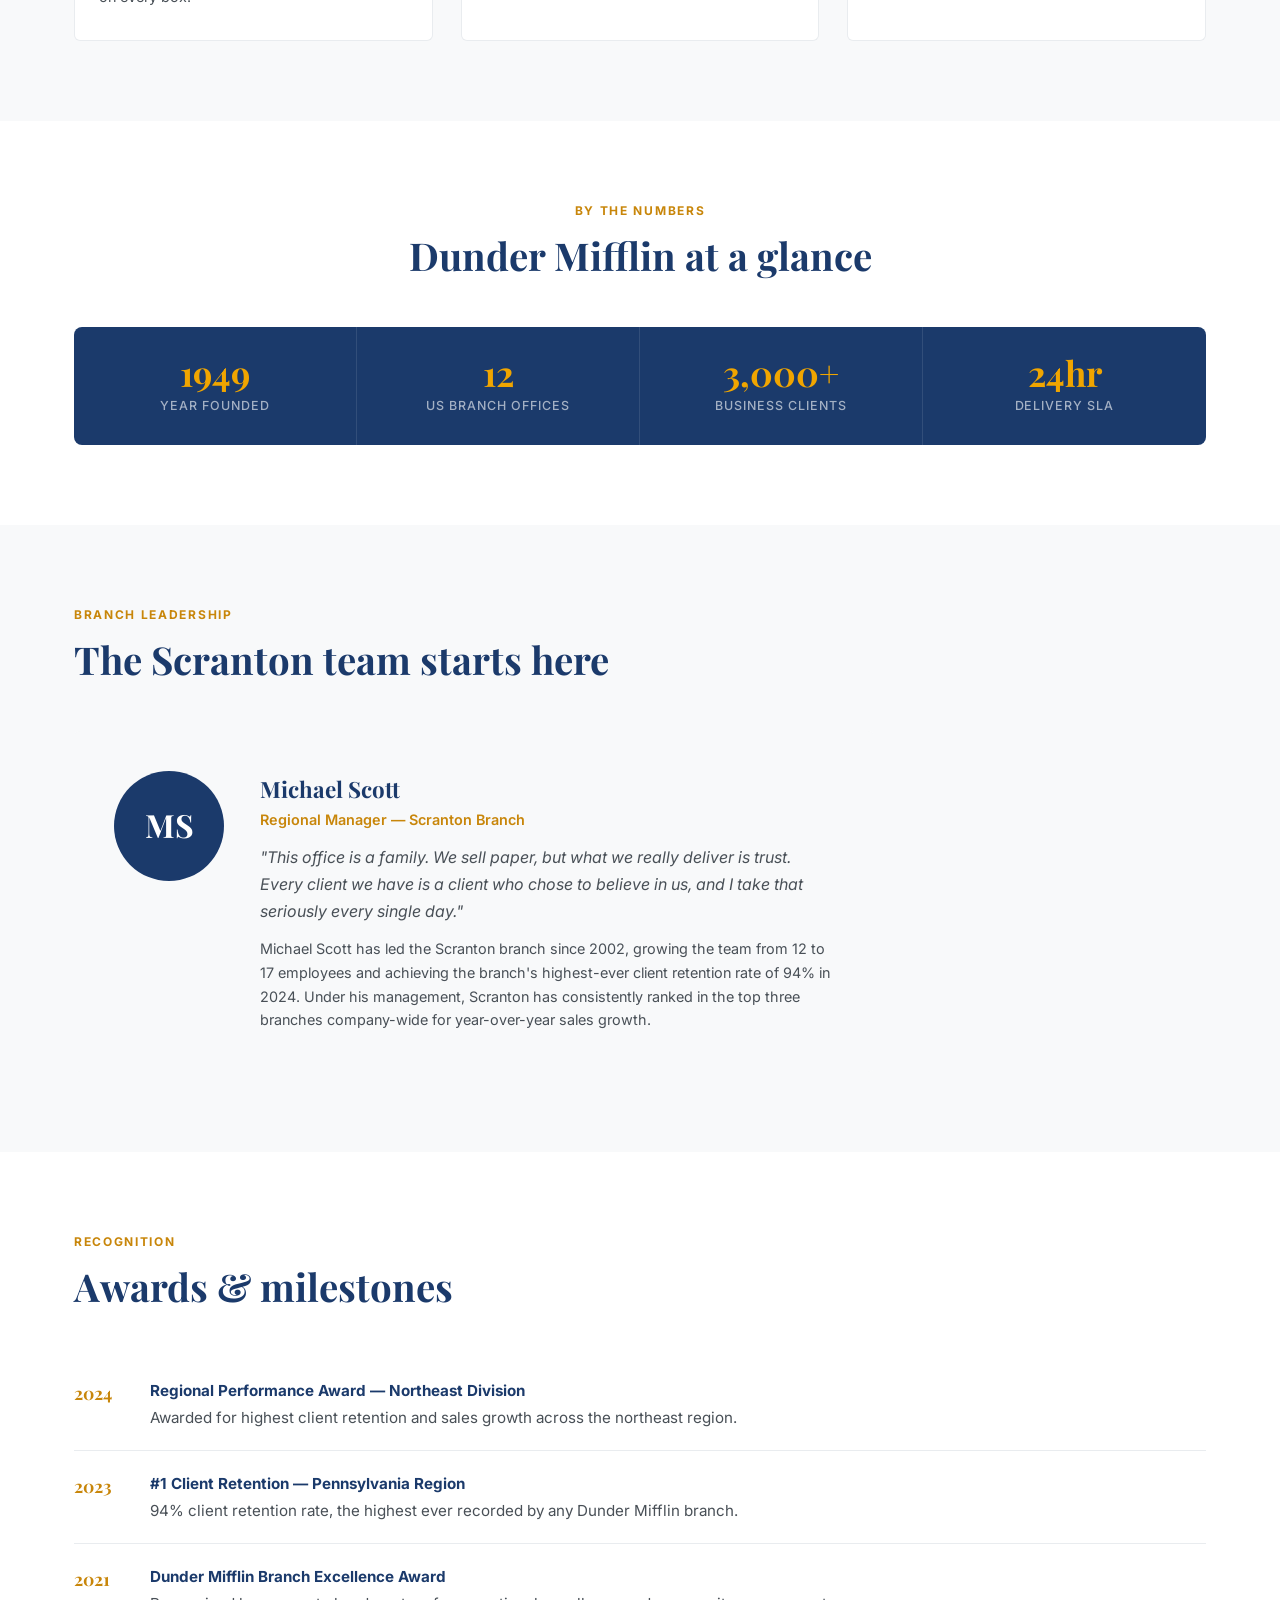
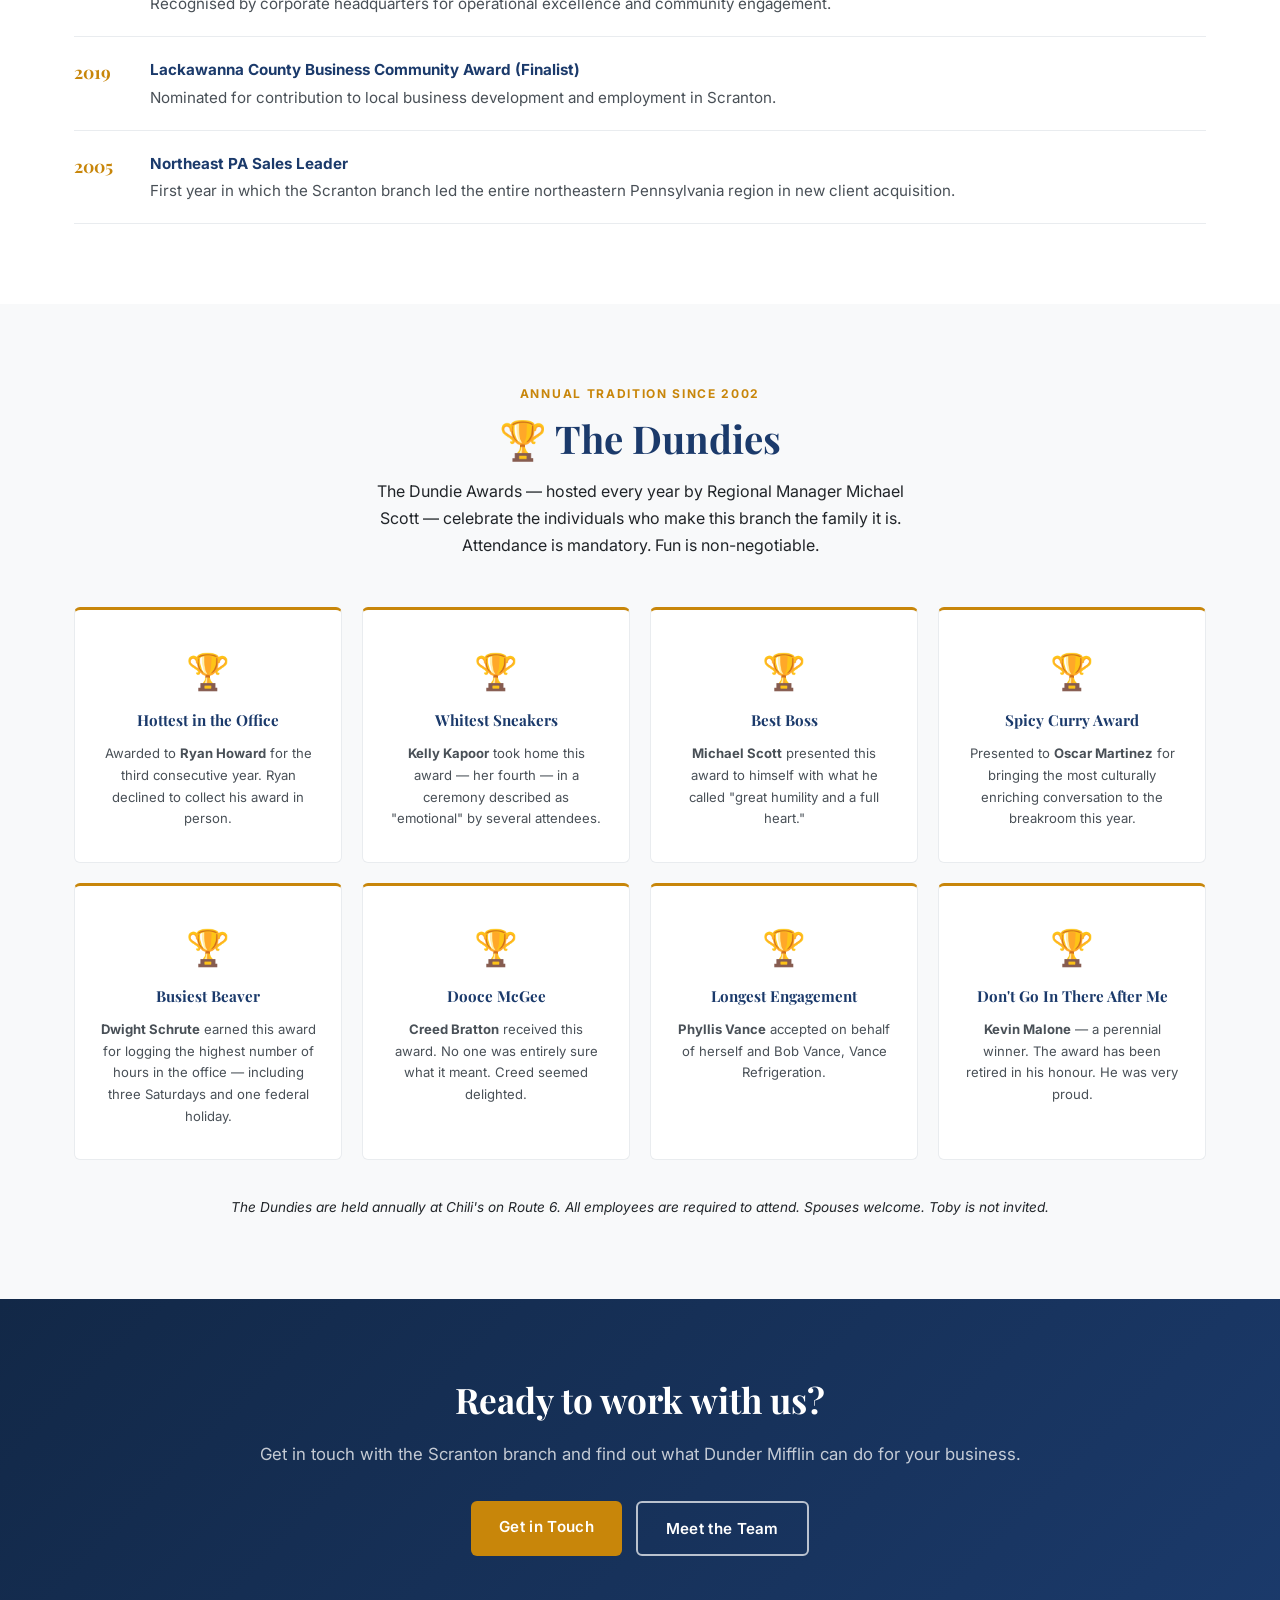
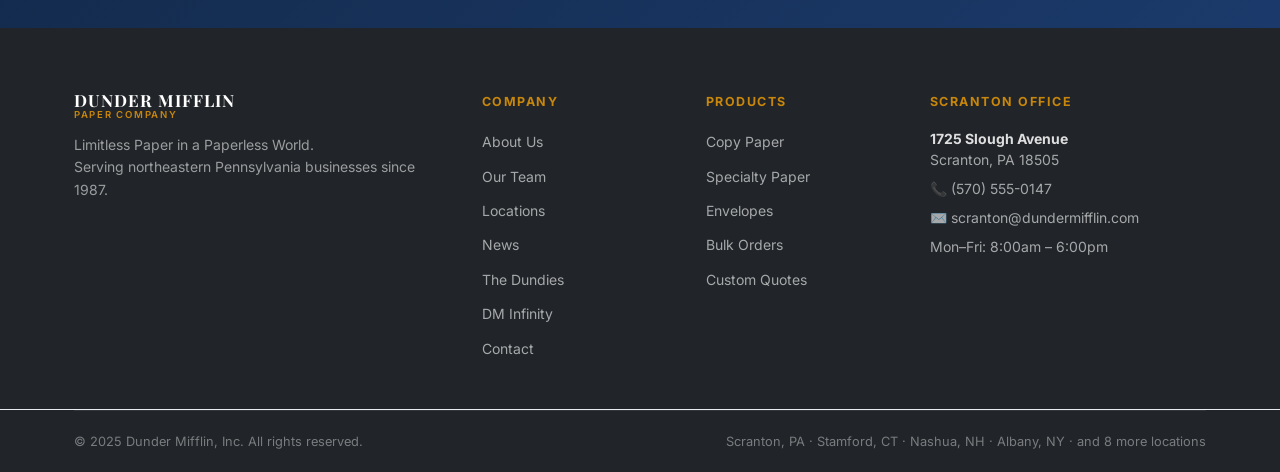
==== commit 04e27a2f: "Add files via upload" ====
--- a/src/about.html
+++ b/src/about.html
@@ -26,6 +26,8 @@
         <li><a href="team.html">Our Team</a></li>
         <li><a href="locations.html">Locations</a></li>
         <li><a href="news.html">News</a></li>
+        <li><a href="dundies.html">🏆 Dundies</a></li>
+        <li><a href="infinity.html">∞ Infinity</a></li>
         <li><a href="contact.html">Contact</a></li>
       </ul>
       <div class="nav-cta">
@@ -161,6 +163,60 @@
   </div>
 </section>
 
+<!-- Dundies -->
+<section class="section bg-light">
+  <div class="container">
+    <div class="section-header centered fade-in">
+      <span class="section-label">Annual Tradition Since 2002</span>
+      <h2 class="section-title">🏆 The Dundies</h2>
+      <p style="color:var(--text-secondary);max-width:560px;margin:0 auto 40px;line-height:1.7;">The Dundie Awards — hosted every year by Regional Manager Michael Scott — celebrate the individuals who make this branch the family it is. Attendance is mandatory. Fun is non-negotiable.</p>
+    </div>
+    <div style="display:grid;grid-template-columns:repeat(auto-fill,minmax(240px,1fr));gap:20px;" data-stagger>
+      <div class="value-card fade-in" style="text-align:center;">
+        <div style="font-size:2.2rem;margin-bottom:8px;">🏆</div>
+        <h3 style="font-size:.95rem;">Hottest in the Office</h3>
+        <p style="font-size:.82rem;">Awarded to <strong>Ryan Howard</strong> for the third consecutive year. Ryan declined to collect his award in person.</p>
+      </div>
+      <div class="value-card fade-in" style="text-align:center;">
+        <div style="font-size:2.2rem;margin-bottom:8px;">🏆</div>
+        <h3 style="font-size:.95rem;">Whitest Sneakers</h3>
+        <p style="font-size:.82rem;"><strong>Kelly Kapoor</strong> took home this award — her fourth — in a ceremony described as "emotional" by several attendees.</p>
+      </div>
+      <div class="value-card fade-in" style="text-align:center;">
+        <div style="font-size:2.2rem;margin-bottom:8px;">🏆</div>
+        <h3 style="font-size:.95rem;">Best Boss</h3>
+        <p style="font-size:.82rem;"><strong>Michael Scott</strong> presented this award to himself with what he called "great humility and a full heart."</p>
+      </div>
+      <div class="value-card fade-in" style="text-align:center;">
+        <div style="font-size:2.2rem;margin-bottom:8px;">🏆</div>
+        <h3 style="font-size:.95rem;">Spicy Curry Award</h3>
+        <p style="font-size:.82rem;">Presented to <strong>Oscar Martinez</strong> for bringing the most culturally enriching conversation to the breakroom this year.</p>
+      </div>
+      <div class="value-card fade-in" style="text-align:center;">
+        <div style="font-size:2.2rem;margin-bottom:8px;">🏆</div>
+        <h3 style="font-size:.95rem;">Busiest Beaver</h3>
+        <p style="font-size:.82rem;"><strong>Dwight Schrute</strong> earned this award for logging the highest number of hours in the office — including three Saturdays and one federal holiday.</p>
+      </div>
+      <div class="value-card fade-in" style="text-align:center;">
+        <div style="font-size:2.2rem;margin-bottom:8px;">🏆</div>
+        <h3 style="font-size:.95rem;">Dooce McGee</h3>
+        <p style="font-size:.82rem;"><strong>Creed Bratton</strong> received this award. No one was entirely sure what it meant. Creed seemed delighted.</p>
+      </div>
+      <div class="value-card fade-in" style="text-align:center;">
+        <div style="font-size:2.2rem;margin-bottom:8px;">🏆</div>
+        <h3 style="font-size:.95rem;">Longest Engagement</h3>
+        <p style="font-size:.82rem;"><strong>Phyllis Vance</strong> accepted on behalf of herself and Bob Vance, Vance Refrigeration.</p>
+      </div>
+      <div class="value-card fade-in" style="text-align:center;">
+        <div style="font-size:2.2rem;margin-bottom:8px;">🏆</div>
+        <h3 style="font-size:.95rem;">Don't Go In There After Me</h3>
+        <p style="font-size:.82rem;"><strong>Kevin Malone</strong> — a perennial winner. The award has been retired in his honour. He was very proud.</p>
+      </div>
+    </div>
+    <p class="fade-in" style="text-align:center;margin-top:36px;color:var(--text-secondary);font-size:.85rem;font-style:italic;">The Dundies are held annually at Chili's on Route 6. All employees are required to attend. Spouses welcome. Toby is not invited.</p>
+  </div>
+</section>
+
 <section class="cta-banner">
   <div class="container">
     <h2 class="fade-in">Ready to work with us?</h2>
@@ -179,7 +235,7 @@
         <a href="index.html" class="logo"><span class="logo-dm">DUNDER MIFFLIN</span><span class="logo-sub">Paper Company</span></a>
         <p class="footer-tagline">Limitless Paper in a Paperless World.<br>Serving northeastern Pennsylvania businesses since 1987.</p>
       </div>
-      <div class="footer-col"><h4>Company</h4><ul><li><a href="about.html">About Us</a></li><li><a href="team.html">Our Team</a></li><li><a href="locations.html">Locations</a></li><li><a href="news.html">News</a></li><li><a href="contact.html">Contact</a></li></ul></div>
+      <div class="footer-col"><h4>Company</h4><ul><li><a href="about.html">About Us</a></li><li><a href="team.html">Our Team</a></li><li><a href="locations.html">Locations</a></li><li><a href="news.html">News</a></li><li><a href="dundies.html">The Dundies</a></li><li><a href="infinity.html">DM Infinity</a></li><li><a href="contact.html">Contact</a></li></ul></div>
       <div class="footer-col"><h4>Products</h4><ul><li><a href="products.html#copy">Copy Paper</a></li><li><a href="products.html#specialty">Specialty Paper</a></li><li><a href="products.html#envelopes">Envelopes</a></li><li><a href="products.html#bulk">Bulk Orders</a></li><li><a href="contact.html">Custom Quotes</a></li></ul></div>
       <div class="footer-col"><h4>Scranton Office</h4><p class="footer-contact-item"><strong>1725 Slough Avenue</strong><br>Scranton, PA 18505</p><p class="footer-contact-item">📞 (570) 555-0147</p><p class="footer-contact-item">✉️ scranton@dundermifflin.com</p><p class="footer-contact-item">Mon–Fri: 8:00am – 6:00pm</p></div>
     </div>
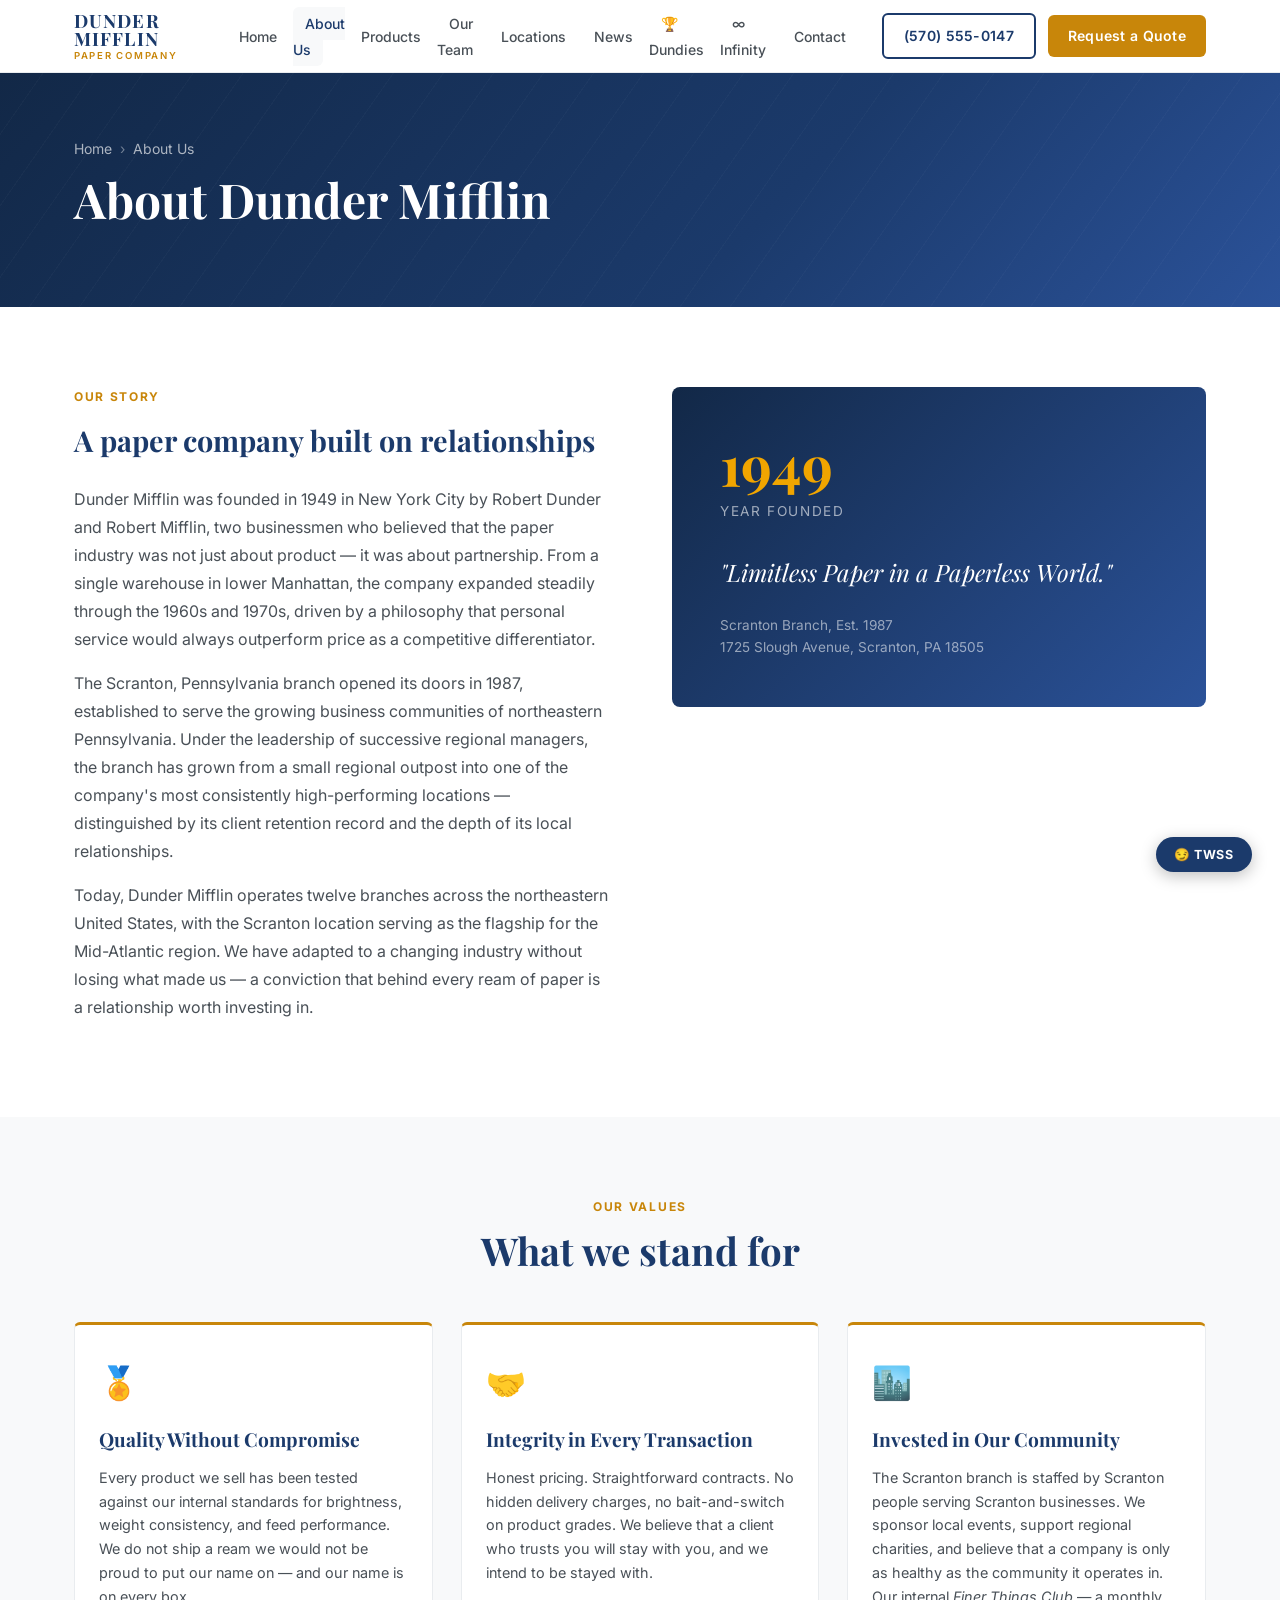
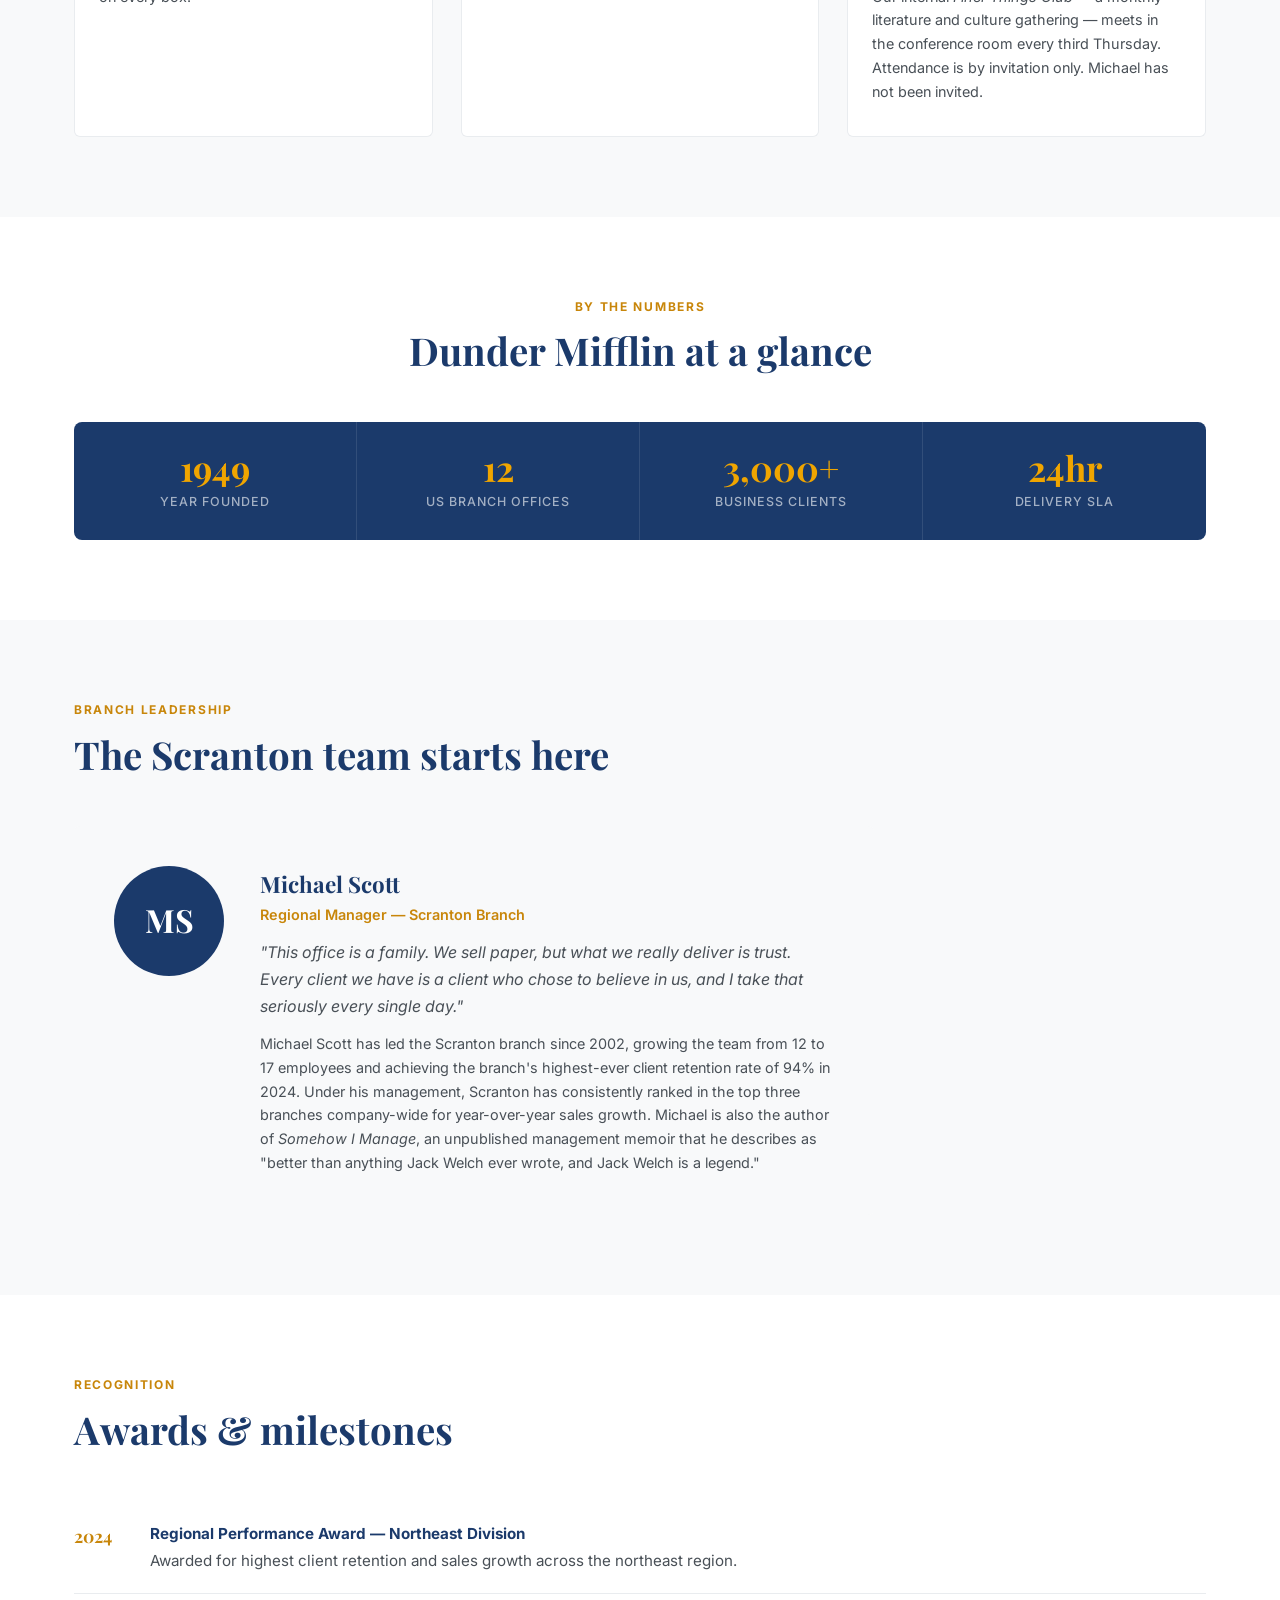
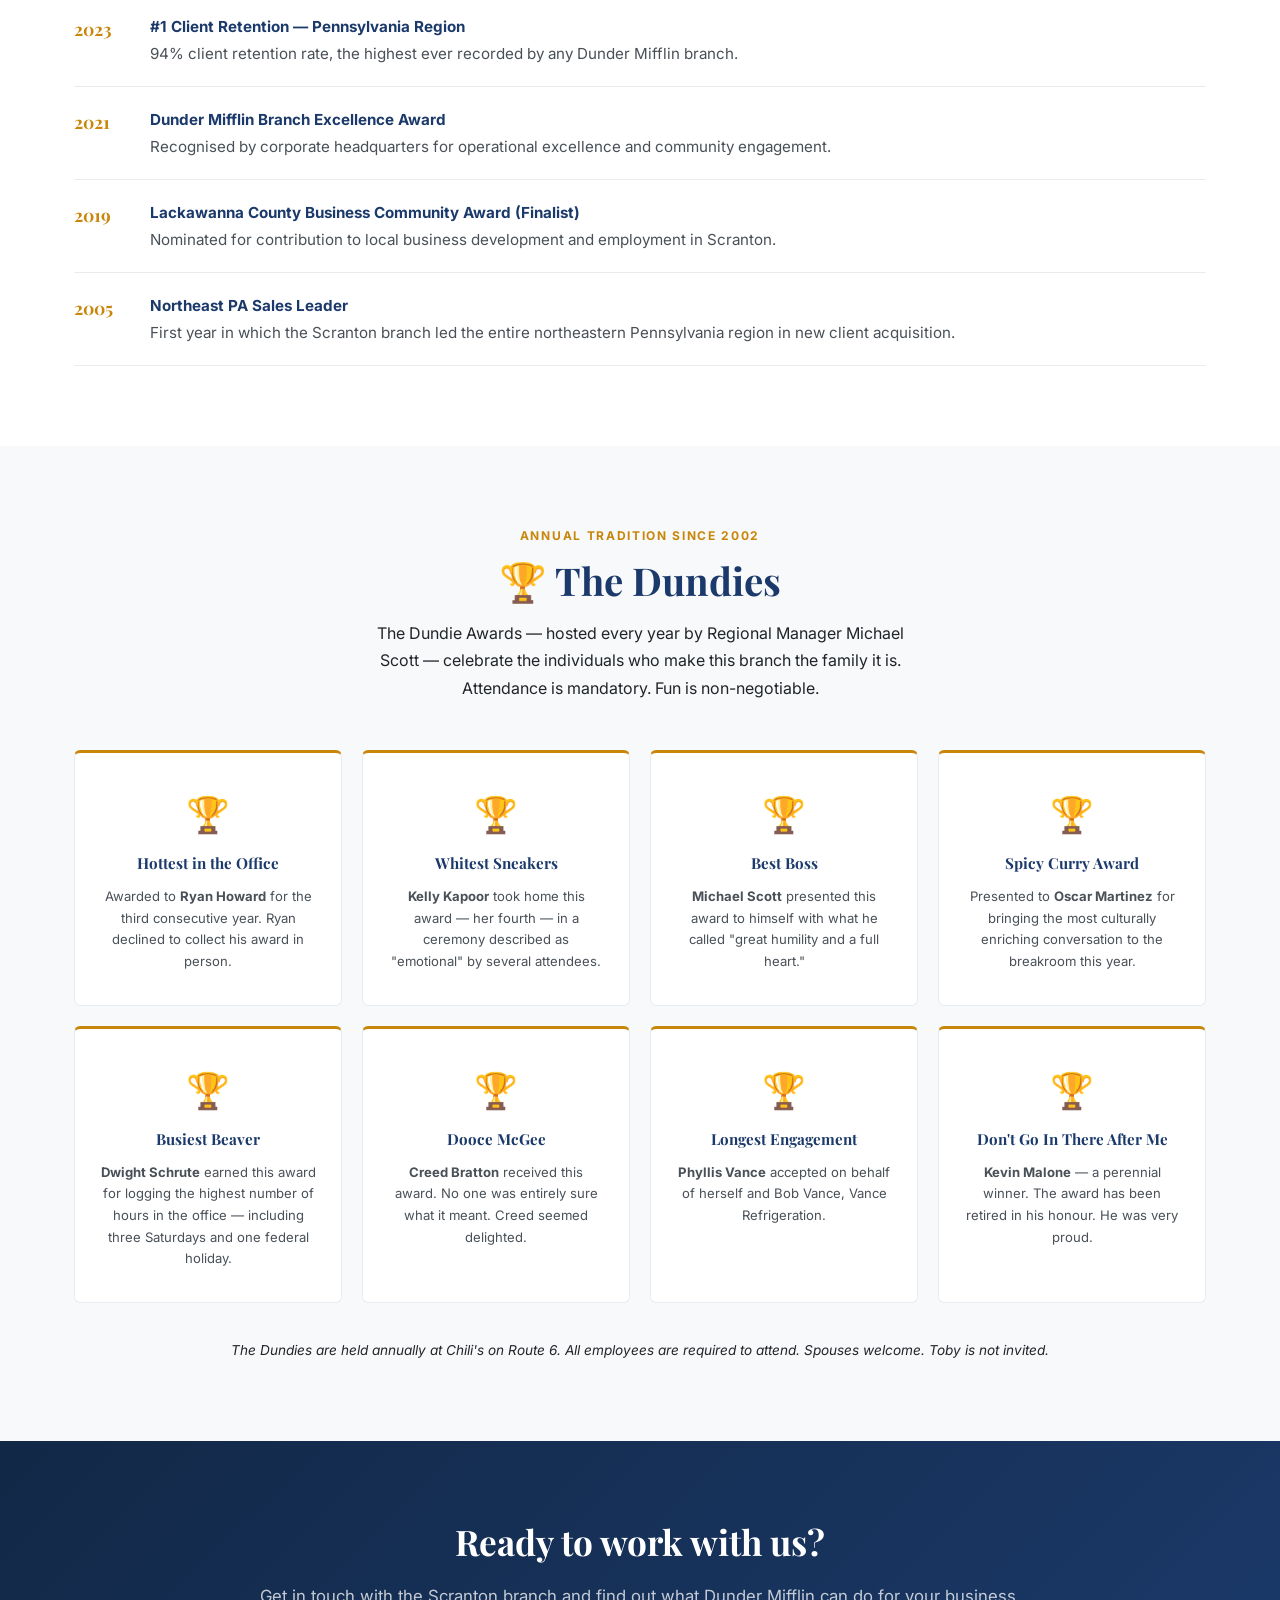
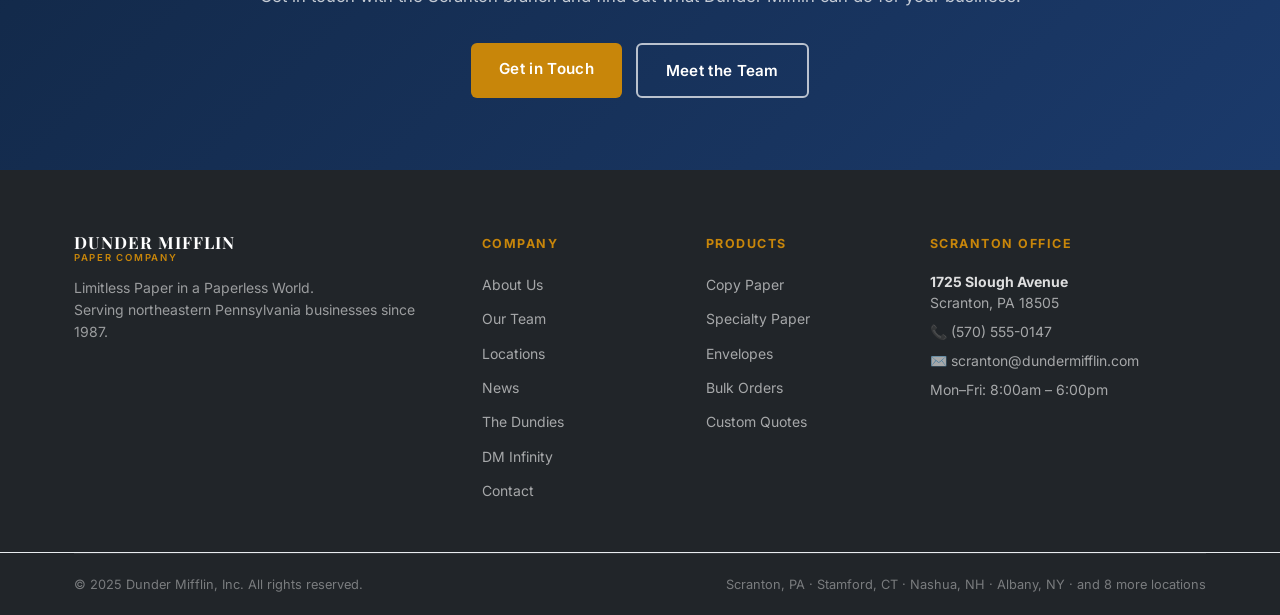
==== commit 91e47208: "Add files via upload" ====
--- a/src/about.html
+++ b/src/about.html
@@ -1,3 +1,4 @@
+<!-- Perfectenschlag. It's German. It means "a perfect moment where everything comes together." Like this page. -->
 <!DOCTYPE html>
 <html lang="en">
 <head>
@@ -90,7 +91,7 @@
       <div class="value-card fade-in">
         <div class="value-icon">🏙️</div>
         <h3>Invested in Our Community</h3>
-        <p>The Scranton branch is staffed by Scranton people serving Scranton businesses. We sponsor local events, support regional charities, and believe that a company is only as healthy as the community it operates in.</p>
+        <p>The Scranton branch is staffed by Scranton people serving Scranton businesses. We sponsor local events, support regional charities, and believe that a company is only as healthy as the community it operates in. Our internal <em>Finer Things Club</em> — a monthly literature and culture gathering — meets in the conference room every third Thursday. Attendance is by invitation only. Michael has not been invited.</p>
       </div>
     </div>
   </div>
@@ -125,7 +126,7 @@
         <h3>Michael Scott</h3>
         <div class="role">Regional Manager — Scranton Branch</div>
         <p class="leadership-quote">"This office is a family. We sell paper, but what we really deliver is trust. Every client we have is a client who chose to believe in us, and I take that seriously every single day."</p>
-        <p class="leadership-bio">Michael Scott has led the Scranton branch since 2002, growing the team from 12 to 17 employees and achieving the branch's highest-ever client retention rate of 94% in 2024. Under his management, Scranton has consistently ranked in the top three branches company-wide for year-over-year sales growth.</p>
+        <p class="leadership-bio">Michael Scott has led the Scranton branch since 2002, growing the team from 12 to 17 employees and achieving the branch's highest-ever client retention rate of 94% in 2024. Under his management, Scranton has consistently ranked in the top three branches company-wide for year-over-year sales growth. Michael is also the author of <em>Somehow I Manage</em>, an unpublished management memoir that he describes as "better than anything Jack Welch ever wrote, and Jack Welch is a legend."</p>
       </div>
     </div>
   </div>
